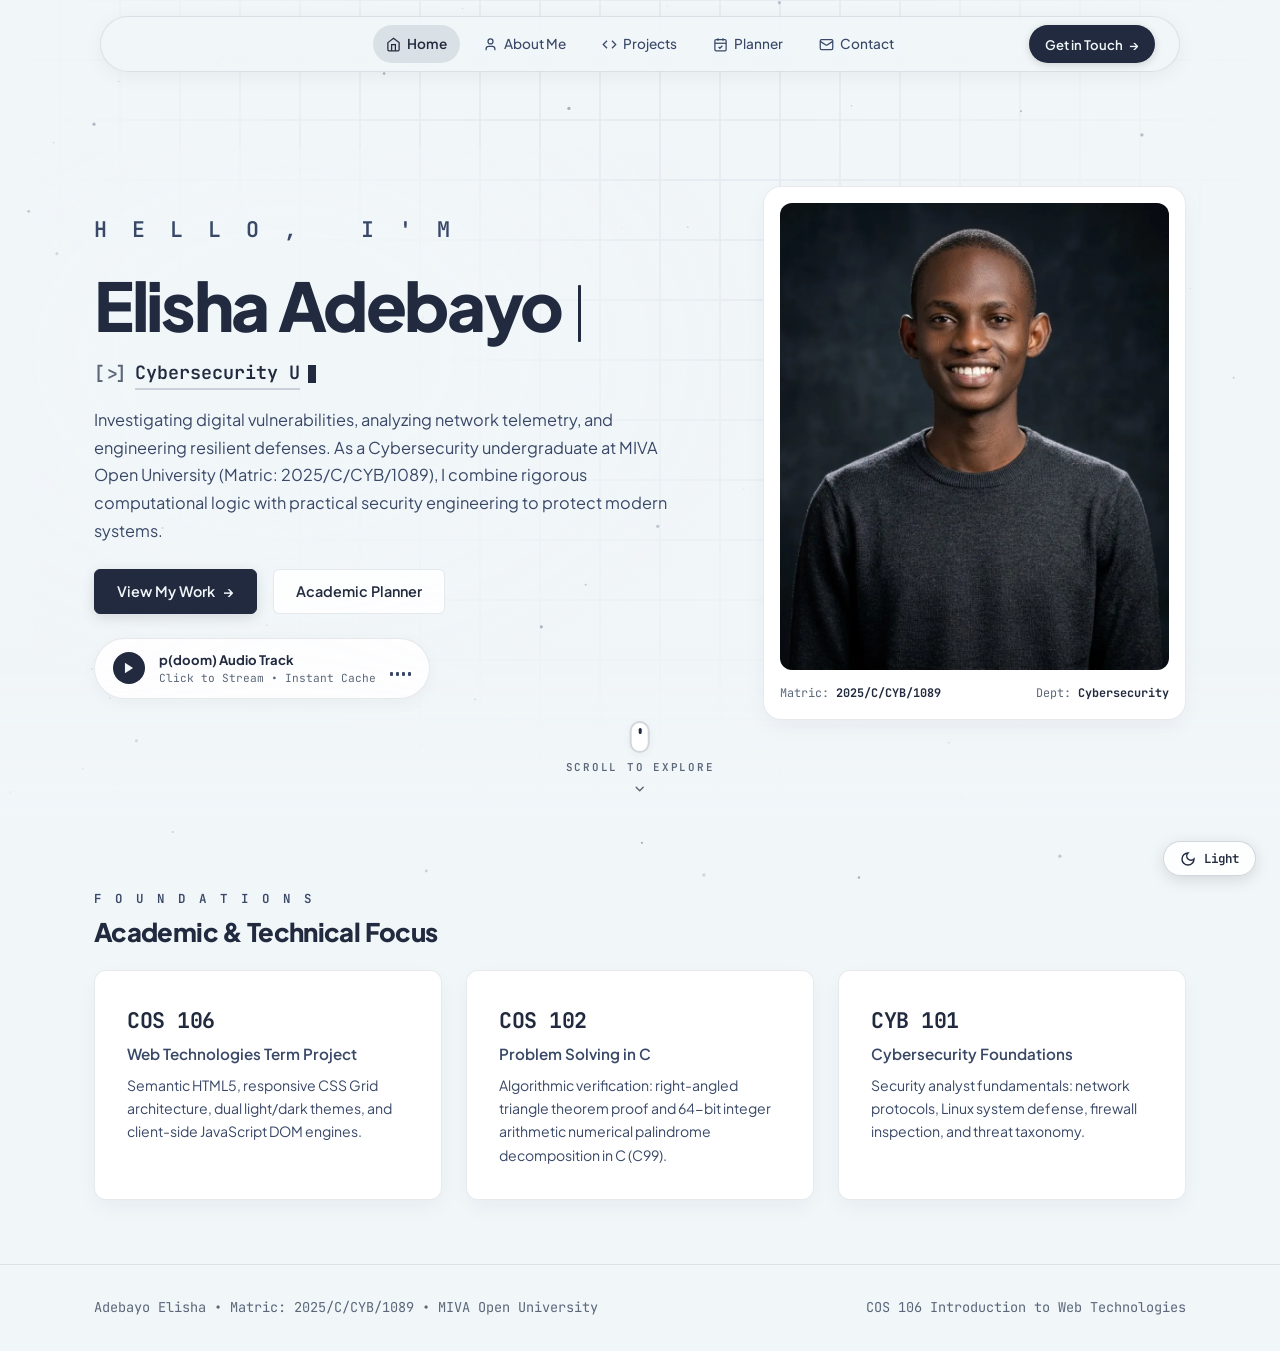
==== index.html @ 7bc81983 "Initial commit" ====
<!DOCTYPE html>
<html lang="en" data-theme="light">
<head>
  <meta charset="UTF-8" />
  <meta name="viewport" content="width=device-width, initial-scale=1.0" />
  <script>/* apply saved theme before first paint */try{if(localStorage.getItem('elisha_portfolio_theme')==='dark'){var h=document.documentElement;h.setAttribute('data-theme','dark');h.classList.add('dark');}}catch(e){}</script>
  <meta name="description" content="Adebayo Elisha - Cybersecurity Student Portfolio & Academic Hub at MIVA Open University." />
  <title>Adebayo Elisha | Cybersecurity Portfolio</title>
  <link rel="icon" type="image/svg+xml" href="favicon.svg?v=6.1" />
    <link rel="preconnect" href="https://fonts.googleapis.com" />
  <link rel="preconnect" href="https://fonts.gstatic.com" crossorigin />
  <link rel="stylesheet" href="https://fonts.googleapis.com/css2?family=JetBrains+Mono:wght@400;500;600&family=Plus+Jakarta+Sans:wght@300;400;500;600;700;800&display=swap" />
  <link rel="stylesheet" href="css/style.css?v=6.1" />
</head>
<body>

  <!-- SVG Definition of Normalized Organic Cutout Mask for Mobile -->
  <svg width="0" height="0" style="position: absolute; pointer-events: none;" aria-hidden="true">
    <defs>
      <clipPath id="organicCutoutMask" clipPathUnits="objectBoundingBox">
        <path d="
          M 0.06 0
          L 0.94 0
          A 0.06 0.06 0 0 1 1 0.06
          L 1 0.94
          A 0.06 0.06 0 0 1 0.94 1
          L 0.62 1
          C 0.54 1, 0.52 0.76, 0.44 0.76
          L 0.06 0.76
          A 0.06 0.06 0 0 1 0 0.70
          L 0 0.06
          A 0.06 0.06 0 0 1 0.06 0
          Z
        " />
      </clipPath>
    </defs>
  </svg>

  <!-- SCROLL-MORPHING iOS LIQUID GLASS NAVBAR -->
  <header class="site-header">
    <div class="nav-shell">
      <div class="nav-spacer-left">
        <a href="index.html" class="nav-brand-title">Adebayo Elisha</a>
        <a href="index.html" class="nav-mobile-home-pill" aria-label="Home">
          <svg xmlns="http://www.w3.org/2000/svg" viewBox="0 0 24 24" fill="none" stroke="currentColor" width="14" height="14"><path d="m3 9 9-7 9 7v11a2 2 0 0 1-2 2H5a2 2 0 0 1-2-2z"/><polyline points="9 22 9 12 15 12 15 22"/></svg>
          <span>Home</span>
        </a>
      </div>
      
      <!-- Desktop Navigation Links with SVG Icons -->
      <nav aria-label="Main Navigation">
        <ul class="nav-menu">
          <li>
            <a href="index.html" class="nav-link active">
              <svg xmlns="http://www.w3.org/2000/svg" viewBox="0 0 24 24" fill="none" stroke="currentColor"><path d="m3 9 9-7 9 7v11a2 2 0 0 1-2 2H5a2 2 0 0 1-2-2z"/><polyline points="9 22 9 12 15 12 15 22"/></svg>
              <span>Home</span>
            </a>
          </li>
          <li>
            <a href="about.html" class="nav-link">
              <svg xmlns="http://www.w3.org/2000/svg" viewBox="0 0 24 24" fill="none" stroke="currentColor"><path d="M19 21v-2a4 4 0 0 0-4-4H9a4 4 0 0 0-4 4v2"/><circle cx="12" cy="7" r="4"/></svg>
              <span>About Me</span>
            </a>
          </li>
          <li>
            <a href="projects.html" class="nav-link">
              <svg xmlns="http://www.w3.org/2000/svg" viewBox="0 0 24 24" fill="none" stroke="currentColor"><polyline points="16 18 22 12 16 6"/><polyline points="8 6 2 12 8 18"/></svg>
              <span>Projects</span>
            </a>
          </li>
          <li>
            <a href="planner.html" class="nav-link">
              <svg xmlns="http://www.w3.org/2000/svg" viewBox="0 0 24 24" fill="none" stroke="currentColor"><rect width="18" height="18" x="3" y="4" rx="2" ry="2"/><line x1="16" x2="16" y1="2" y2="6"/><line x1="8" x2="8" y1="2" y2="6"/><line x1="3" x2="21" y1="10" y2="10"/><path d="m9 16 2 2 4-4"/></svg>
              <span>Planner</span>
            </a>
          </li>
          <li>
            <a href="contact.html" class="nav-link">
              <svg xmlns="http://www.w3.org/2000/svg" viewBox="0 0 24 24" fill="none" stroke="currentColor"><rect width="20" height="16" x="2" y="4" rx="2"/><path d="m22 7-8.97 5.7a1.94 1.94 0 0 1-2.06 0L2 7"/></svg>
              <span>Contact</span>
            </a>
          </li>
        </ul>
      </nav>

      <!-- Nav Actions: Contact Button & Mobile Hamburger -->
      <div class="nav-actions">
        <a href="contact.html" class="nav-resume-btn">
          <span>Get in Touch</span>
          <span>&rarr;</span>
        </a>

        <!-- Mobile Hamburger -->
        <button type="button" class="mobile-toggle" aria-label="Toggle navigation" aria-expanded="false">
          <span class="hamburger-bar"></span>
          <span class="hamburger-bar"></span>
          <span class="hamburger-bar"></span>
        </button>
      </div>

    </div>
  </header>

  <!-- MOBILE NAVIGATION DRAWER -->
  <aside class="mobile-nav-overlay" aria-label="Mobile Navigation Menu">
    <a href="index.html" class="mobile-nav-link active">Home</a>
    <a href="about.html" class="mobile-nav-link">About Me</a>
    <a href="projects.html" class="mobile-nav-link">Projects</a>
    <a href="planner.html" class="mobile-nav-link">Academic Planner</a>
    <a href="contact.html" class="mobile-nav-link">Contact</a>
    <button type="button" class="theme-toggle-btn" style="margin-top: 16px;" aria-label="Toggle theme">
      <svg class="icon-sun" xmlns="http://www.w3.org/2000/svg" viewBox="0 0 24 24" fill="none" stroke="currentColor" style="display:none;"><circle cx="12" cy="12" r="4"/><path d="M12 2v2"/><path d="M12 20v2"/><path d="m4.93 4.93 1.41 1.41"/><path d="m17.66 17.66 1.41 1.41"/><path d="M2 12h2"/><path d="M20 12h2"/><path d="m6.34 17.66-1.41 1.41"/><path d="m19.07 4.93-1.41 1.41"/></svg>
      <svg class="icon-moon" xmlns="http://www.w3.org/2000/svg" viewBox="0 0 24 24" fill="none" stroke="currentColor"><path d="M12 3a6 6 0 0 0 9 9 9 9 0 1 1-9-9Z"/></svg>
    </button>
  </aside>

  <!-- MAIN HERO SECTION -->
  <main id="main-content">
    <section class="hero-section" aria-labelledby="hero-heading">
      
      <!-- INTERACTIVE GEOMETRIC MATRIX GRID BACKGROUND -->
      <div class="interactive-grid-container" aria-hidden="true"></div>

      <!-- HERO BOTTOM FADE GRADIENT -->
      <div class="hero-bottom-fade" aria-hidden="true"></div>

      <div class="container">
        <div class="hero-grid">
          
          <!-- Left Column: Identity & Bio -->
          <article class="hero-content">
            

            <!-- Architectural Identity Lead -->
            <div class="hero-intro-lead">H E L L O , &nbsp; I &#x27; M</div>

            <!-- Massive Bold Identity Name -->
            <h1 id="hero-heading" class="hero-name">
              <span class="hero-name-first">Elisha</span>
              <span class="hero-name-last">
                <span>Adebayo</span>
                <span class="hero-name-cursor" aria-hidden="true"></span>
              </span>
            </h1>

            <!-- Rotating Typewriter Role -->
            <div class="hero-role-wrapper">
              <span class="role-terminal-prefix">[&gt;]</span>
              <span id="roleRotator">Cybersecurity Undergraduate</span>
              <span class="cursor-blink"></span>
            </div>

            <!-- Authentic Personal Narrative -->
            <p class="hero-bio">
              Investigating digital vulnerabilities, analyzing network telemetry, and engineering resilient defenses. As a Cybersecurity undergraduate at MIVA Open University (Matric: 2025/C/CYB/1089), I combine rigorous computational logic with practical security engineering to protect modern systems.
            </p>

            <!-- Actions Row -->
            <div class="hero-actions">
              <a href="projects.html" class="btn btn-primary">
                <span>View My Work</span>
                <span>&rarr;</span>
              </a>
              <a href="planner.html" class="btn btn-outline">
                <span>Academic Planner</span>
              </a>
            </div>

            <!-- Integrated Custom Audio Note Pill (Equalizer Visualizer) -->
            <div class="audio-pill" role="region" aria-label="Audio Note" title="Click to play p(doom) track">
              <button type="button" id="audioPlayBtn" class="audio-play-trigger" aria-label="Play p(doom) track">
                <!-- Play Icon -->
                <svg id="audioPlayIcon" viewBox="0 0 24 24"><polygon points="5 3 19 12 5 21 5 3"/></svg>
                <!-- Pause Icon -->
                <svg id="audioPauseIcon" viewBox="0 0 24 24" style="display:none;"><rect x="6" y="4" width="4" height="16"/><rect x="14" y="4" width="4" height="16"/></svg>
              </button>

              <div class="audio-info-col">
                <span class="audio-label">p(doom) Audio Track</span>
                <span id="audioStatusText" class="audio-sub">Click to Stream &bull; Instant Cache</span>
              </div>

              <!-- Equalizer dancing bars -->
              <div class="eq-bars" aria-hidden="true">
                <span class="eq-bar"></span>
                <span class="eq-bar"></span>
                <span class="eq-bar"></span>
                <span class="eq-bar"></span>
              </div>

              <audio id="welcomeAudio" preload="none">
                <source src="assets/pdoom.mp3" type="audio/mpeg" />
              </audio>
            </div>

            <!-- Mobile Student Metadata (Concept 3) -->
            <div class="mobile-hero-meta" aria-label="Student Credentials">
              <span>Matric: <b>2025/C/CYB/1089</b></span>
              <span class="meta-divider">|</span>
              <span>Dept: <b>Cybersecurity</b></span>
            </div>

          </article>

          <!-- Right Column: Student Portrait in Liquid Glass -->
          <div role="group" class="hero-portrait-card" aria-label="Student Portrait">
            <div class="portrait-frame">
              <div class="portrait-img-box">
                <picture>
                  <source srcset="images/elisha.webp" type="image/webp" />
                  <img src="images/elisha.jpg" alt="Adebayo Elisha - Cybersecurity Student at MIVA Open University" width="400" height="480" fetchpriority="high" />
                </picture>
              </div>
              <div class="portrait-footer-bar">
                <span>Matric: <b>2025/C/CYB/1089</b></span>
                <span>Dept: <b>Cybersecurity</b></span>
              </div>
            </div>
          </div>

        </div>
      </div>

      <!-- HERO SCROLL PROMPT INDICATOR -->
      <a href="#foundations" class="hero-scroll-indicator" aria-label="Scroll to explore Foundations">
        <span class="scroll-mouse" aria-hidden="true">
          <span class="scroll-wheel"></span>
        </span>
        <span class="scroll-label">Scroll to explore</span>
        <svg class="scroll-chevron-arrow" xmlns="http://www.w3.org/2000/svg" viewBox="0 0 24 24" fill="none" stroke="currentColor"><path d="m6 9 6 6 6-6"/></svg>
      </a>

    </section>

    <!-- COURSEWORK & HIGHLIGHTS BENTO -->
    <section id="foundations" class="section-stats" aria-labelledby="highlights-heading">
      <div class="container">
        
        <div style="margin-bottom: 24px;">
          <div class="hero-intro-lead" style="font-size: 0.78rem;">F O U N D A T I O N S</div>
          <h2 id="highlights-heading" style="font-size: 1.6rem; font-weight: 800; margin-top: 4px;">Academic & Technical Focus</h2>
        </div>

        <div class="stats-grid">
          
          <article class="stat-card">
            <div class="stat-code">COS 106</div>
            <div class="stat-name">Web Technologies Term Project</div>
            <p style="font-size: 0.88rem; color: var(--text-secondary); margin-top: 8px;">
              Semantic HTML5, responsive CSS Grid architecture, dual light/dark themes, and client-side JavaScript DOM engines.
            </p>
          </article>

          <article class="stat-card">
            <div class="stat-code">COS 102</div>
            <div class="stat-name">Problem Solving in C</div>
            <p style="font-size: 0.88rem; color: var(--text-secondary); margin-top: 8px;">
              Algorithmic verification: right-angled triangle theorem proof and 64-bit integer arithmetic numerical palindrome decomposition in C (C99).
            </p>
          </article>

          <article class="stat-card">
            <div class="stat-code">CYB 101</div>
            <div class="stat-name">Cybersecurity Foundations</div>
            <p style="font-size: 0.88rem; color: var(--text-secondary); margin-top: 8px;">
              Security analyst fundamentals: network protocols, Linux system defense, firewall inspection, and threat taxonomy.
            </p>
          </article>

        </div>
      </div>
    </section>
  </main>

  <!-- SITE FOOTER -->
  <footer class="site-footer">
    <div class="container">
      <div class="footer-row">
        <span class="footer-meta">Adebayo Elisha &bull; Matric: 2025/C/CYB/1089 &bull; MIVA Open University</span>
        <span class="footer-meta">COS 106 Introduction to Web Technologies</span>
      </div>
    </div>
  </footer>

  <!-- FLOATING QUICK THEME SWITCHER -->
  <button type="button" class="floating-theme-switch" aria-label="Toggle theme mode" title="Toggle Light/Dark Theme">
    <svg class="icon-sun" xmlns="http://www.w3.org/2000/svg" viewBox="0 0 24 24" fill="none" stroke="currentColor" style="display:none;"><circle cx="12" cy="12" r="4"/><path d="M12 2v2"/><path d="M12 20v2"/><path d="m4.93 4.93 1.41 1.41"/><path d="m17.66 17.66 1.41 1.41"/><path d="M2 12h2"/><path d="M20 12h2"/><path d="m6.34 17.66-1.41 1.41"/><path d="m19.07 4.93-1.41 1.41"/></svg>
    <svg class="icon-moon" xmlns="http://www.w3.org/2000/svg" viewBox="0 0 24 24" fill="none" stroke="currentColor"><path d="M12 3a6 6 0 0 0 9 9 9 9 0 1 1-9-9Z"/></svg>
    <span class="theme-label">Light</span>
  </button>

  <!-- EFFECTS & INTERACTION ENGINE -->
  <script src="js/effects.js?v=6.1"></script>
</body>
</html>
---- css/style.css ----
/* ==========================================================================
   COS 106: Introduction to Web Technologies - Term Project
   Student: Adebayo Elisha (Cybersecurity, 100 Level, MIVA Open University)
   Architecture: Modern Glassmorphism & Dynamic Geometric Matrix Engine
   Theme: Dual Light (Ice/Steel Slate #F1F6F9) & Dark (Obsidian #0B0F17)
   Interactive: ClickSpark Canvas, Hover Grid Matrix, Scroll-Morphing Liquid Nav
   ========================================================================== */

/* --- DUAL THEME TOKENS --- */
:root,
[data-theme="light"] {
  color-scheme: light;

  /* Light Steel & Frosted Slate Palette */
  --bg-canvas: #F1F6F9;
  --bg-surface: #FFFFFF;
  --bg-surface-raised: rgba(255, 255, 255, 0.85);
  --bg-glass: rgba(241, 246, 249, 0.75);
  --bg-liquid-glass: rgba(255, 255, 255, 0.72);
  --bg-card: rgba(255, 255, 255, 0.8);

  /* Typography */
  --text-main: #212A3E;
  --text-secondary: #394867;
  --text-muted: #5B6779;
  --text-inverse: #FFFFFF;

  /* Borders & Hairlines */
  --border-subtle: rgba(57, 72, 103, 0.12);
  --border-medium: rgba(57, 72, 103, 0.22);
  --border-active: #212A3E;

  /* Accents */
  --accent: #212A3E;
  --accent-secondary: #394867;
  --accent-highlight: #4F709C;
  --accent-glow: rgba(57, 72, 103, 0.12);

  /* Grid Matrix & Ripple Tokens (Balanced Blend) */
  --grid-cell-border: rgba(57, 72, 103, 0.055);
  --grid-cell-hover: rgba(57, 72, 103, 0.12);
  --grid-cell-hover-border: rgba(57, 72, 103, 0.24);
  --grid-ripple-bg: rgba(57, 72, 103, 0.18);
  --grid-ripple-border: rgba(57, 72, 103, 0.28);

  /* Status Colors */
  --status-high: #B91C1C;
  --status-high-bg: rgba(220, 38, 38, 0.1);
  --status-med: #B45309;
  --status-med-bg: rgba(217, 119, 6, 0.1);
  --status-low: #047857;
  --status-low-bg: rgba(4, 120, 87, 0.08);
  --status-info: #1D4ED8;
  --status-info-bg: rgba(29, 78, 216, 0.08);

  /* Shadows */
  --shadow-nav: 0 4px 6px -1px rgba(155, 164, 181, 0.05);
  --shadow-liquid: 0 10px 30px -5px rgba(34, 42, 53, 0.08), 0 1px 2px rgba(0, 0, 0, 0.05), inset 0 1px 0 rgba(255, 255, 255, 0.8);
  --shadow-card: 0 8px 24px -4px rgba(33, 42, 62, 0.06);
  --shadow-card-hover: 0 16px 36px -6px rgba(33, 42, 62, 0.12);
}

[data-theme="dark"],
html.dark {
  color-scheme: dark;

  /* Option B: Dark Obsidian & Titanium Glass */
  --bg-canvas: #0B0F17;
  --bg-surface: #121824;
  --bg-surface-raised: rgba(18, 24, 36, 0.85);
  --bg-glass: rgba(11, 15, 23, 0.75);
  --bg-liquid-glass: rgba(18, 24, 36, 0.75);
  --bg-card: rgba(18, 24, 36, 0.65);

  /* Typography */
  --text-main: #F1F6F9;
  --text-secondary: #9BA4B5;
  --text-muted: #94A3B8;
  --text-inverse: #0B0F17;

  /* Borders & Hairlines */
  --border-subtle: rgba(255, 255, 255, 0.08);
  --border-medium: rgba(255, 255, 255, 0.16);
  --border-active: #60A5FA;

  /* Accents */
  --accent: #60A5FA;
  --accent-secondary: #93C5FD;
  --accent-highlight: #38BDF8;
  --accent-glow: rgba(96, 165, 250, 0.18);

  /* Grid Matrix & Ripple Tokens (Balanced Blend) */
  --grid-cell-border: rgba(147, 197, 253, 0.045);
  --grid-cell-hover: rgba(96, 165, 250, 0.14);
  --grid-cell-hover-border: rgba(96, 165, 250, 0.28);
  --grid-ripple-bg: rgba(96, 165, 250, 0.18);
  --grid-ripple-border: rgba(96, 165, 250, 0.32);

  /* Status Colors */
  --status-high: #F87171;
  --status-high-bg: rgba(248, 113, 113, 0.15);
  --status-med: #FBBF24;
  --status-med-bg: rgba(251, 191, 36, 0.15);
  --status-low: #34D399;
  --status-low-bg: rgba(52, 211, 153, 0.15);
  --status-info: #60A5FA;
  --status-info-bg: rgba(96, 165, 250, 0.15);

  /* Shadows */
  --shadow-nav: 0 4px 6px -1px rgba(0, 0, 0, 0.3);
  --shadow-liquid: 0 12px 36px -5px rgba(0, 0, 0, 0.6), 0 1px 2px rgba(0, 0, 0, 0.4), inset 0 1px 0 rgba(255, 255, 255, 0.12);
  --shadow-card: 0 8px 24px -4px rgba(0, 0, 0, 0.4);
  --shadow-card-hover: 0 16px 40px -6px rgba(0, 0, 0, 0.7);
}

/* --- GLOBAL SETTINGS --- */
:root {
  --font-primary: 'Plus Jakarta Sans', -apple-system, BlinkMacSystemFont, 'Segoe UI', Roboto, sans-serif;
  --font-mono: 'JetBrains Mono', monospace;
  --accent-terminal: var(--accent);
  --accent-primary: var(--accent);

  --space-1: 4px;
  --space-2: 8px;
  --space-3: 12px;
  --space-4: 16px;
  --space-5: 24px;
  --space-6: 32px;
  --space-7: 48px;
  --space-8: 64px;
  --space-9: 96px;

  --radius-sm: 6px;
  --radius-md: 12px;
  --radius-lg: 18px;
  --radius-pill: 9999px;

  --ease-spring: cubic-bezier(0.16, 1, 0.3, 1);
  --max-width: 1140px;
}

/* --- RESET --- */
*,
*::before,
*::after {
  box-sizing: border-box;
  margin: 0;
  padding: 0;
}

/* ==========================================================================
   VIEW TRANSITIONS API THEME RIPPLE (Smooth Circular Mask)
   ========================================================================== */
::view-transition-old(root),
::view-transition-new(root) {
  animation: none;
  mix-blend-mode: normal;
}

::view-transition-old(root) {
  z-index: 1;
}

::view-transition-new(root) {
  z-index: 9999;
}

/* Suppress per-element transitions during theme switch so snapshots are instantaneous */
html.theme-transitioning,
html.theme-transitioning *,
html.theme-transitioning *::before,
html.theme-transitioning *::after {
  transition: none !important;
  animation-duration: 0.001ms !important;
}

html {
  font-family: var(--font-primary);
  background-color: var(--bg-canvas);
  color: var(--text-main);
  font-size: 16px;
  line-height: 1.6;
  scroll-behavior: smooth;
  -webkit-font-smoothing: antialiased;
}

body {
  min-height: 100vh;
  display: flex;
  flex-direction: column;
  background-color: var(--bg-canvas);
  color: var(--text-main);
  overflow-x: hidden;
  position: relative;
  animation: pageFadeIn 0.22s cubic-bezier(0.16, 1, 0.3, 1);
}

@keyframes pageFadeIn {
  from {
    opacity: 0.94;
    transform: translateY(2px);
  }
  to {
    opacity: 1;
    transform: translateY(0);
  }
}

h1,
h2,
h3,
h4,
h5,
h6 {
  color: var(--text-main);
  font-weight: 700;
  line-height: 1.15;
  letter-spacing: -0.025em;
}

p {
  color: var(--text-secondary);
  line-height: 1.65;
}

a {
  color: inherit;
  text-decoration: none;
  transition: all 0.2s ease;
}

/* Layout Container */
.container {
  width: 100%;
  max-width: var(--max-width);
  margin-left: auto;
  margin-right: auto;
  padding-left: var(--space-5);
  padding-right: var(--space-5);
  position: relative;
  z-index: 10;
}

/* ==========================================================================
   INTERACTIVE GEOMETRIC MATRIX GRID
   ========================================================================== */
.interactive-grid-container {
  position: absolute;
  top: 0;
  left: 0;
  right: 0;
  height: 100%;
  min-height: 850px;
  overflow: hidden;
  pointer-events: auto;
  z-index: 1;
  -webkit-mask-image: radial-gradient(ellipse at top, #000 20%, transparent 70%);
  mask-image: radial-gradient(ellipse at top, #000 20%, transparent 70%);
}

.interactive-grid-matrix {
  display: grid;
  width: max-content;
  margin: 0 auto;
  user-select: none;
}

.grid-matrix-cell {
  width: 60px;
  height: 60px;
  border-width: 0.5px;
  border-style: solid;
  border-color: var(--grid-cell-border);
  background: transparent;
  transition: background-color 0.12s ease, border-color 0.12s ease;
  will-change: background-color, border-color;
  cursor: crosshair;
}

.grid-matrix-cell:hover {
  background-color: var(--grid-cell-hover) !important;
  border-color: var(--grid-cell-hover-border) !important;
  transition-duration: 0ms !important;
}

/* Cell Wave Ripple Animation (Hardware-Accelerated) */
@keyframes cell-ripple {
  0% {
    background-color: transparent;
    border-color: var(--grid-cell-border);
  }

  50% {
    background-color: var(--grid-ripple-bg);
    border-color: var(--grid-ripple-border);
  }

  100% {
    background-color: transparent;
    border-color: var(--grid-cell-border);
  }
}

.animate-cell-ripple {
  animation: cell-ripple var(--duration, 280ms) cubic-bezier(0.4, 0, 0.2, 1) var(--delay, 0ms) forwards;
  will-change: background-color, border-color;
}

/* Hero Section Bottom Fade Gradient */
.hero-bottom-fade {
  position: absolute;
  bottom: 0;
  left: 0;
  right: 0;
  height: 180px;
  background: linear-gradient(to top, var(--bg-canvas) 0%, transparent 100%);
  pointer-events: none;
  z-index: 2;
}

/* Mouse Pass-Through: Layout containers, content wrappers & text let mouse hover/clicks fall through to the grid */
.hero-section .container,
.hero-grid,
.hero-content,
.hero-intro-lead,
.hero-name,
.hero-role-wrapper,
.hero-bio,
.page-header .container,
.page-header {
  pointer-events: none;
}

/* Explicit interactive items retain full clickability */
.hero-actions,
.hero-actions a,
.hero-actions button,
.badge-tag,
.audio-pill,
.hero-portrait-card,
.page-header a,
.page-header button,
.page-header input,
.mono-card,
.project-card,
.table-card,
.planner-form,
.filter-chip {
  pointer-events: auto;
}

/* ==========================================================================
   SCROLL-MORPHING iOS LIQUID GLASS NAVBAR
   ========================================================================== */
.site-header {
  position: fixed;
  top: 0;
  left: 0;
  right: 0;
  z-index: 1000;
  pointer-events: none;
  padding: 16px 20px;
}

/* 1. At Top of Page: Expansive, wide floating bar across top */
.nav-shell {
  pointer-events: auto;
  width: 92%;
  max-width: 1080px;
  margin: 0 auto;
  display: flex;
  align-items: center;
  justify-content: space-between;
  padding: 8px 24px;
  background: var(--bg-glass);
  backdrop-filter: blur(14px);
  -webkit-backdrop-filter: blur(14px);
  border: 1px solid var(--border-subtle);
  border-radius: var(--radius-pill);
  box-shadow: 0 4px 20px rgba(0, 0, 0, 0.05);
  will-change: max-width, padding, box-shadow;
  transition: max-width 0.5s cubic-bezier(0.22, 1, 0.36, 1),
              padding 0.5s cubic-bezier(0.22, 1, 0.36, 1),
              background-color 0.35s ease,
              border-color 0.35s ease,
              box-shadow 0.45s ease;
}

.nav-spacer-left,
.nav-ghost-spacer {
  width: 126px;
  flex-shrink: 0;
  min-width: 0;
  overflow: hidden;
  pointer-events: none;
  transition: width 0.5s cubic-bezier(0.22, 1, 0.36, 1);
}

.nav-brand-title,
.nav-mobile-home-pill,
.mobile-hero-meta {
  display: none;
}

.nav-shell.scrolled-liquid .nav-spacer-left,
.nav-shell.scrolled-liquid .nav-ghost-spacer {
  width: 0px !important;
}

.nav-shell nav {
  flex: 0 0 auto;
}

.nav-actions {
  width: 126px;
  flex-shrink: 0;
  display: flex;
  align-items: center;
  justify-content: flex-end;
  gap: 8px;
  transition: width 0.5s cubic-bezier(0.22, 1, 0.36, 1);
}

.nav-shell.scrolled-liquid .nav-actions {
  width: auto;
}

/* 2. On Scroll: The sides and button smoothly glide inward into a compact floating pill */
.nav-shell.scrolled-liquid {
  max-width: 660px;
  padding: 6px 12px;
  background: var(--bg-liquid-glass);
  backdrop-filter: blur(20px);
  -webkit-backdrop-filter: blur(20px);
  border-color: var(--border-medium);
  box-shadow: var(--shadow-liquid);
}

/* Nav Menu Links - In original central place with decent 10px spacing, retracts to 4px on scroll */
.nav-menu {
  display: flex;
  align-items: center;
  list-style: none;
  gap: 10px;
  flex-shrink: 0;
  transition: gap 0.5s cubic-bezier(0.22, 1, 0.36, 1);
}

.nav-shell.scrolled-liquid .nav-menu {
  gap: 4px;
}

.nav-link {
  display: inline-flex;
  align-items: center;
  gap: 6px;
  padding: 7px 13px;
  min-height: 38px;
  font-size: 0.85rem;
  font-weight: 500;
  color: var(--text-secondary);
  border-radius: var(--radius-pill);
  white-space: nowrap;
  flex-shrink: 0;
  transition: color 0.2s ease, background-color 0.2s ease;
}

.nav-link svg {
  width: 15px;
  height: 15px;
  stroke-width: 2;
  flex-shrink: 0;
  transition: transform 0.2s ease;
}

.nav-link:hover {
  color: var(--text-main);
  background: var(--border-subtle);
}

.nav-link:hover svg {
  transform: translateY(-1px);
}

.nav-link.active {
  color: var(--text-main);
  background: var(--border-subtle);
  font-weight: 600;
}

/* Nav Actions (Resume/Action & Mobile Drawer) */
.nav-actions {
  display: flex;
  align-items: center;
  gap: 8px;
  flex-shrink: 0;
}

.theme-toggle-btn {
  width: 44px;
  height: 44px;
  min-width: 44px;
  min-height: 44px;
  border-radius: var(--radius-pill);
  background: var(--bg-surface-raised);
  border: 1px solid var(--border-medium);
  color: var(--text-main);
  display: inline-flex;
  align-items: center;
  justify-content: center;
  cursor: pointer;
  transition: all 0.2s ease;
  box-shadow: 0 1px 4px rgba(0, 0, 0, 0.08);
}

.theme-toggle-btn:hover {
  color: var(--accent);
  border-color: var(--accent);
  background: var(--bg-surface);
  transform: scale(1.08);
  box-shadow: 0 2px 8px var(--accent-glow);
}

.theme-toggle-btn svg {
  width: 20px;
  height: 20px;
  stroke-width: 2.2;
  pointer-events: none;
}

/* Floating Quick Theme Toggle (Bottom Right Pill) */
.floating-theme-switch {
  position: fixed;
  bottom: 24px;
  right: 24px;
  z-index: 999;
  display: flex;
  align-items: center;
  gap: 8px;
  padding: 8px 16px;
  background: var(--bg-surface-raised);
  border: 1px solid var(--border-medium);
  border-radius: var(--radius-pill);
  box-shadow: 0 4px 16px rgba(0, 0, 0, 0.12), inset 0 1px 0 rgba(255, 255, 255, 0.2);
  backdrop-filter: blur(16px);
  -webkit-backdrop-filter: blur(16px);
  color: var(--text-main);
  font-family: var(--font-mono);
  font-size: 0.78rem;
  font-weight: 600;
  cursor: pointer;
  transition: all 0.25s var(--ease-spring);
  user-select: none;
}

.floating-theme-switch:hover {
  transform: translateY(-2px);
  border-color: var(--accent);
  box-shadow: 0 6px 20px var(--accent-glow);
}

.floating-theme-switch svg {
  width: 16px;
  height: 16px;
  stroke-width: 2.2;
  pointer-events: none;
}

.nav-resume-btn {
  display: inline-flex;
  align-items: center;
  gap: 6px;
  padding: 8px 16px;
  min-height: 38px;
  border-radius: var(--radius-pill);
  background: var(--text-main);
  color: var(--bg-canvas);
  font-size: 0.82rem;
  font-weight: 600;
  white-space: nowrap;
  flex-shrink: 0;
  box-shadow: 0 2px 8px rgba(0, 0, 0, 0.15);
  transition: all 0.2s ease;
}

.nav-resume-btn:hover {
  transform: translateY(-1px);
  box-shadow: 0 4px 12px rgba(0, 0, 0, 0.22);
  color: var(--bg-canvas);
}

/* Constant dimensions on scroll - zero shrinking */

/* Mobile Toggle Hamburger (Clean 44px Touch Target with Animated Bars) */
.mobile-toggle {
  display: none;
  background: transparent;
  border: none;
  cursor: pointer;
  width: 44px;
  height: 44px;
  min-width: 44px;
  min-height: 44px;
  align-items: center;
  justify-content: center;
  flex-direction: column;
  gap: 5px;
  color: var(--text-main);
  border-radius: var(--radius-pill);
  padding: 0;
  transition: all 0.25s ease;
  user-select: none;
  -webkit-tap-highlight-color: transparent;
}

.mobile-toggle:hover {
  background: var(--border-subtle);
}

.mobile-toggle .hamburger-bar {
  display: block;
  width: 20px;
  height: 2px;
  background-color: currentColor;
  border-radius: 2px;
  transition: transform 0.3s cubic-bezier(0.16, 1, 0.3, 1), opacity 0.2s ease;
  transform-origin: center;
}

/* Smooth morphing into an 'X' close icon when mobile drawer is open */
.mobile-toggle.open .hamburger-bar:nth-child(1) {
  transform: translateY(7px) rotate(45deg);
}

.mobile-toggle.open .hamburger-bar:nth-child(2) {
  opacity: 0;
  transform: scaleX(0);
}

.mobile-toggle.open .hamburger-bar:nth-child(3) {
  transform: translateY(-7px) rotate(-45deg);
}

/* Mobile Nav Overlay Drawer */
.mobile-nav-overlay {
  position: fixed;
  inset: 0;
  background: var(--bg-surface);
  z-index: 99;
  display: flex;
  flex-direction: column;
  justify-content: center;
  align-items: center;
  gap: 16px;
  padding: 32px;
  transform: translateY(-100%);
  opacity: 0;
  transition: all 0.35s var(--ease-spring);
  pointer-events: none;
  visibility: hidden;
}

.mobile-nav-overlay.active {
  transform: translateY(0);
  opacity: 1;
  pointer-events: auto;
  visibility: visible;
}

.mobile-nav-link {
  font-size: 1.25rem;
  font-weight: 600;
  color: var(--text-secondary);
  display: inline-flex;
  align-items: center;
  justify-content: center;
  min-height: 48px;
  width: 100%;
  gap: 12px;
}

.mobile-nav-link.active,
.mobile-nav-link:hover {
  color: var(--text-main);
}

/* ==========================================================================
   HERO SECTION (CYBERSECURITY IDENTITY ARCHITECTURE - 100dvh OPTIMIZED)
   ========================================================================== */
.hero-section {
  padding-top: 150px;
  padding-bottom: var(--space-8);
  position: relative;
  min-height: 85vh;
  min-height: calc(100dvh - 80px);
  display: flex;
  align-items: center;
}

.hero-grid {
  display: grid;
  grid-template-columns: 1.25fr 0.85fr;
  gap: var(--space-7);
  align-items: center;
}

.hero-content {
  position: relative;
  display: flex;
  flex-direction: column;
  gap: var(--space-4);
}

/* Atmospheric soft radial fade around the name & intro typography */
.hero-content::before {
  content: "";
  position: absolute;
  top: -60px;
  left: -60px;
  right: -30px;
  bottom: -40px;
  background: radial-gradient(ellipse 85% 75% at 35% 35%, var(--bg-canvas) 25%, transparent 80%);
  opacity: 0.85;
  pointer-events: none;
  z-index: -1;
}

/* Badge Chip */
.badge-tag {
  display: inline-flex;
  align-items: center;
  gap: 8px;
  padding: 6px 14px;
  border-radius: var(--radius-pill);
  background: var(--bg-surface-raised);
  border: 1px solid var(--border-subtle);
  font-family: var(--font-mono);
  font-size: 0.74rem;
  font-weight: 600;
  color: var(--text-secondary);
  box-shadow: 0 1px 4px rgba(0, 0, 0, 0.04);
}

.badge-pip {
  width: 7px;
  height: 7px;
  border-radius: 50%;
  background: #10B981;
  box-shadow: 0 0 8px #10B981;
}

/* Architectural Intro Lead Tracking */
.hero-intro-lead {
  font-family: var(--font-mono);
  font-size: clamp(1.15rem, 1.8vw, 1.35rem);
  line-height: 1.5;
  letter-spacing: 0.28em;
  text-transform: uppercase;
  color: var(--text-secondary);
  font-weight: 600;
  margin-top: 6px;
  margin-bottom: 8px;
}

/* Bold Prominent Name */
.hero-name {
  font-size: clamp(2.6rem, 5.5vw, 4.2rem);
  font-weight: 800;
  line-height: 1.05;
  letter-spacing: -0.035em;
  color: var(--text-main);
}

.hero-name-first,
.hero-name-last {
  display: inline;
}

.hero-name-cursor {
  display: inline-block;
  width: 3.5px;
  height: 0.85em;
  background: var(--accent-terminal);
  border-radius: 1px;
  vertical-align: middle;
  margin-left: 6px;
  animation: cursorBlink 1.1s ease-in-out infinite;
}

@keyframes cursorBlink {
  0%, 100% { opacity: 1; }
  50% { opacity: 0; }
}

/* Rotating Role Typewriter */
.hero-role-wrapper {
  font-family: var(--font-mono);
  font-size: 1.15rem;
  font-weight: 600;
  color: var(--text-secondary);
  display: flex;
  align-items: center;
  gap: 8px;
  min-height: 32px;
}

.role-terminal-prefix {
  color: var(--text-muted);
}

#roleRotator {
  color: var(--text-main);
  border-bottom: 2px solid var(--border-medium);
}

.cursor-blink {
  display: inline-block;
  width: 8px;
  height: 18px;
  background: var(--text-main);
  animation: blink 0.9s infinite;
}

@keyframes blink {

  0%,
  100% {
    opacity: 1;
  }

  50% {
    opacity: 0;
  }
}

/* Authentic Narrative Bio */
.hero-bio {
  font-size: 1.02rem;
  color: var(--text-secondary);
  line-height: 1.7;
  max-width: 580px;
}

/* Action Buttons Row */
.hero-actions {
  display: flex;
  align-items: center;
  gap: var(--space-4);
  flex-wrap: wrap;
  margin-top: var(--space-2);
}

.btn {
  display: inline-flex;
  align-items: center;
  gap: 8px;
  padding: 10px 22px;
  font-size: 0.9rem;
  font-weight: 600;
  border-radius: var(--radius-sm);
  cursor: pointer;
  transition: all 0.2s var(--ease-spring);
  font-family: inherit;
}

.btn-primary {
  background: var(--text-main);
  color: var(--bg-canvas);
  border: 1px solid var(--text-main);
  box-shadow: 0 4px 14px rgba(0, 0, 0, 0.12);
}

.btn-primary:hover {
  transform: translateY(-2px);
  box-shadow: 0 8px 22px rgba(0, 0, 0, 0.2);
  color: var(--bg-canvas);
}

.btn-outline {
  background: var(--bg-surface-raised);
  color: var(--text-main);
  border: 1px solid var(--border-subtle);
}

.btn-outline:hover {
  background: var(--border-subtle);
  border-color: var(--border-medium);
  transform: translateY(-2px);
}

/* ==========================================================================
   CUSTOM AUDIO NOTE PILL (WITH EQUALIZER BARS)
   ========================================================================== */
.audio-pill {
  display: inline-flex;
  align-items: center;
  gap: 14px;
  padding: 10px 18px;
  background: var(--bg-surface-raised);
  border: 1px solid var(--border-subtle);
  border-radius: var(--radius-pill);
  box-shadow: 0 4px 16px rgba(0, 0, 0, 0.04);
  width: fit-content;
  margin-top: var(--space-2);
  cursor: pointer;
  user-select: none;
  transition: transform 0.2s ease, border-color 0.2s ease, box-shadow 0.2s ease;
}

.audio-pill:hover {
  border-color: var(--border-medium);
  transform: translateY(-1px);
  box-shadow: 0 6px 20px rgba(0, 0, 0, 0.08);
}

.audio-play-trigger {
  width: 32px;
  height: 32px;
  border-radius: 50%;
  background: var(--text-main);
  color: var(--bg-canvas);
  border: none;
  cursor: pointer;
  display: flex;
  align-items: center;
  justify-content: center;
  transition: transform 0.2s ease;
}

.audio-play-trigger:hover {
  transform: scale(1.08);
}

.audio-play-trigger svg {
  width: 14px;
  height: 14px;
  fill: currentColor;
}

.audio-info-col {
  display: flex;
  flex-direction: column;
}

.audio-label {
  font-size: 0.82rem;
  font-weight: 700;
  color: var(--text-main);
}

.audio-sub {
  font-size: 0.7rem;
  color: var(--text-muted);
  font-family: var(--font-mono);
}

/* Equalizer Dancing Bars */
.eq-bars {
  display: flex;
  align-items: flex-end;
  gap: 3px;
  height: 16px;
}

.eq-bar {
  width: 3px;
  height: 4px;
  background: var(--text-secondary);
  border-radius: 1px;
  transition: height 0.2s ease;
}

.eq-bar.animating {
  animation: eqJump 0.8s infinite ease-in-out alternate;
}

.eq-bar:nth-child(1).animating {
  animation-delay: 0.1s;
}

.eq-bar:nth-child(2).animating {
  animation-delay: 0.3s;
}

.eq-bar:nth-child(3).animating {
  animation-delay: 0.5s;
}

.eq-bar:nth-child(4).animating {
  animation-delay: 0.2s;
}

@keyframes eqJump {
  0% {
    height: 3px;
  }

  100% {
    height: 16px;
  }
}

/* ==========================================================================
   HERO PORTRAIT CARD (LIQUID FROSTED GLASS)
   ========================================================================== */
.hero-portrait-card {
  position: relative;
}

.portrait-frame {
  background: var(--bg-surface);
  border: 1px solid var(--border-subtle);
  border-radius: var(--radius-lg);
  padding: 16px;
  box-shadow: var(--shadow-card);
  transition: all 0.3s var(--ease-spring);
}

.portrait-frame:hover {
  border-color: var(--border-medium);
  box-shadow: var(--shadow-card-hover);
  transform: translateY(-4px);
}

.portrait-img-box {
  width: 100%;
  aspect-ratio: 4 / 4.8;
  border-radius: var(--radius-md);
  overflow: hidden;
  position: relative;
  background: var(--bg-canvas);
}

.portrait-img-box img {
  width: 100%;
  height: 100%;
  object-fit: cover;
  object-position: center top;
}

.portrait-footer-bar {
  margin-top: 14px;
  display: flex;
  align-items: center;
  justify-content: space-between;
  font-family: var(--font-mono);
  font-size: 0.74rem;
  color: var(--text-muted);
}

.portrait-footer-bar b {
  color: var(--text-main);
}

/* ==========================================================================
   HERO SCROLL INDICATOR (FEINTING GLOW & DOWNWARD EXPLORE PROMPT)
   ========================================================================== */
.hero-scroll-indicator {
  position: absolute;
  bottom: 24px;
  left: 50%;
  transform: translateX(-50%);
  display: flex;
  flex-direction: column;
  align-items: center;
  gap: 6px;
  text-decoration: none;
  color: var(--text-muted);
  cursor: pointer;
  z-index: 20;
  user-select: none;
  animation: scrollFeintGlow 2.8s ease-in-out infinite;
  -webkit-tap-highlight-color: transparent;
}

.scroll-mouse {
  width: 20px;
  height: 32px;
  border: 2px solid var(--border-medium);
  border-radius: 12px;
  position: relative;
  display: flex;
  justify-content: center;
  background: var(--bg-surface);
  box-shadow: 0 2px 8px rgba(0, 0, 0, 0.05);
  transition: all 0.25s ease;
}

.scroll-wheel {
  width: 3px;
  height: 6px;
  background: var(--text-main);
  border-radius: 2px;
  position: absolute;
  top: 5px;
  animation: scrollWheelMotion 2.8s cubic-bezier(0.65, 0, 0.35, 1) infinite;
}

.scroll-label {
  font-family: var(--font-mono);
  font-size: 0.68rem;
  letter-spacing: 0.16em;
  text-transform: uppercase;
  font-weight: 600;
  color: var(--text-muted);
  transition: color 0.2s ease;
}

.scroll-chevron-arrow {
  width: 14px;
  height: 14px;
  stroke: currentColor;
  stroke-width: 2.5;
  stroke-linecap: round;
  stroke-linejoin: round;
  color: var(--text-muted);
  transition: transform 0.25s ease, color 0.2s ease;
  animation: chevronBob 2.8s ease-in-out infinite;
}

/* Subtle glowing pulse & feinting breathing effect */
@keyframes scrollFeintGlow {
  0%, 100% {
    opacity: 0.45;
    transform: translateX(-50%) translateY(0);
    filter: drop-shadow(0 0 0 transparent);
  }
  50% {
    opacity: 1;
    transform: translateX(-50%) translateY(4px);
    filter: drop-shadow(0 0 8px var(--accent-glow));
  }
}

@keyframes scrollWheelMotion {
  0% {
    transform: translateY(0);
    opacity: 1;
  }
  50% {
    transform: translateY(9px);
    opacity: 0;
  }
  51% {
    transform: translateY(0);
    opacity: 0;
  }
  100% {
    transform: translateY(0);
    opacity: 1;
  }
}

@keyframes chevronBob {
  0%, 100% {
    transform: translateY(0);
    opacity: 0.5;
  }
  50% {
    transform: translateY(3px);
    opacity: 1;
  }
}

.hero-scroll-indicator:hover {
  opacity: 1;
  color: var(--text-main);
  animation-play-state: paused;
}

.hero-scroll-indicator:hover .scroll-mouse {
  border-color: var(--text-main);
  box-shadow: 0 0 12px var(--accent-glow);
}

.hero-scroll-indicator:hover .scroll-label,
.hero-scroll-indicator:hover .scroll-chevron-arrow {
  color: var(--text-main);
}

/* ==========================================================================
   ACADEMIC & HIGHLIGHTS BENTO
   ========================================================================== */
.section-stats {
  padding: var(--space-8) 0;
  position: relative;
  z-index: 10;
}

.stats-grid {
  display: grid;
  grid-template-columns: repeat(auto-fit, minmax(280px, 1fr));
  gap: var(--space-5);
}

.stat-card {
  background: var(--bg-surface);
  border: 1px solid var(--border-subtle);
  border-radius: var(--radius-md);
  padding: var(--space-6);
  box-shadow: var(--shadow-card);
  transition: all 0.25s ease;
  display: flex;
  flex-direction: column;
}

.stat-card:hover {
  border-color: var(--border-medium);
  box-shadow: var(--shadow-card-hover);
  transform: translateY(-3px);
}

.stat-code {
  font-family: var(--font-mono);
  font-size: 1.35rem;
  font-weight: 700;
  color: var(--text-main);
  letter-spacing: -0.02em;
}

.stat-name {
  font-weight: 600;
  font-size: 0.95rem;
  color: var(--text-secondary);
  margin-top: 4px;
}

/* ==========================================================================
   PROJECTS SECTION
   ========================================================================== */
.projects-grid {
  display: grid;
  grid-template-columns: repeat(auto-fit, minmax(320px, 1fr));
  gap: var(--space-6);
  margin-top: var(--space-5);
  margin-bottom: var(--space-8);
}

.project-card {
  background: var(--bg-surface);
  border: 1px solid var(--border-subtle);
  border-radius: var(--radius-lg);
  overflow: hidden;
  display: flex;
  flex-direction: column;
  box-shadow: var(--shadow-card);
  transition: all 0.3s ease;
}

.project-card:hover {
  border-color: var(--border-medium);
  transform: translateY(-4px);
  box-shadow: var(--shadow-card-hover);
}

.project-img-box {
  width: 100%;
  aspect-ratio: 16 / 9;
  overflow: hidden;
  background: var(--bg-canvas);
  border-bottom: 1px solid var(--border-subtle);
}

.project-img-box img {
  width: 100%;
  height: 100%;
  object-fit: cover;
  transition: transform 0.4s ease;
}

.project-card:hover .project-img-box img {
  transform: scale(1.03);
}

.project-content {
  padding: var(--space-5);
  display: flex;
  flex-direction: column;
  flex-grow: 1;
  gap: var(--space-3);
}

.project-tag-row {
  display: flex;
  flex-wrap: wrap;
  gap: 6px;
}

.project-tag {
  font-family: var(--font-mono);
  font-size: 0.72rem;
  padding: 3px 8px;
  border-radius: var(--radius-sm);
  background: var(--bg-canvas);
  border: 1px solid var(--border-subtle);
  color: var(--text-muted);
}

.project-title {
  font-size: 1.22rem;
  font-weight: 700;
  color: var(--text-main);
}

.project-links {
  margin-top: auto;
  padding-top: var(--space-4);
  display: flex;
  align-items: center;
  gap: var(--space-4);
}

.project-action {
  font-family: var(--font-primary);
  font-size: 0.85rem;
  font-weight: 600;
  color: var(--text-main);
  background: transparent;
  border: none;
  padding: 0;
  margin: 0;
  display: inline-flex;
  align-items: center;
  gap: 6px;
  cursor: pointer;
  text-decoration: none;
  transition: all 0.2s cubic-bezier(0.16, 1, 0.3, 1);
  -webkit-appearance: none;
  appearance: none;
}

.project-action:hover {
  text-decoration: underline;
  text-underline-offset: 3px;
}

.project-action.code-trigger-btn {
  background: var(--bg-surface-raised);
  border: 1px solid var(--border-medium);
  border-radius: var(--radius-pill);
  padding: 6px 14px;
  color: var(--text-main);
  box-shadow: 0 1px 3px rgba(0, 0, 0, 0.04);
}

.project-action.code-trigger-btn:hover {
  background: var(--text-main);
  color: var(--text-inverse);
  border-color: var(--text-main);
  text-decoration: none;
  transform: translateY(-1px);
  box-shadow: 0 4px 12px rgba(0, 0, 0, 0.12);
}

.project-action.code-trigger-btn:active {
  transform: translateY(0);
}

/* Projects Filter Bar */
.projects-filter-bar {
  display: flex;
  flex-wrap: wrap;
  gap: 8px;
  margin-top: var(--space-4);
  margin-bottom: var(--space-6);
  padding: 4px 0;
}

.filter-tab {
  display: inline-flex;
  align-items: center;
  gap: 8px;
  padding: 7px 16px;
  border-radius: var(--radius-pill);
  background: var(--bg-surface);
  border: 1px solid var(--border-subtle);
  color: var(--text-secondary);
  font-family: inherit;
  font-size: 0.86rem;
  font-weight: 500;
  cursor: pointer;
  transition: all 0.2s ease;
  user-select: none;
}

.filter-tab:hover {
  border-color: var(--border-medium);
  color: var(--text-main);
  background: var(--bg-surface-raised);
}

.filter-tab.active {
  background: var(--text-main);
  border-color: var(--text-main);
  color: var(--text-inverse);
  font-weight: 600;
}

.filter-tab .tab-count {
  font-family: var(--font-mono);
  font-size: 0.72rem;
  padding: 1px 6px;
  border-radius: var(--radius-pill);
  background: rgba(125, 125, 125, 0.15);
  color: inherit;
}

.filter-tab.active .tab-count {
  background: rgba(0, 0, 0, 0.2);
}

[data-theme="dark"] .filter-tab.active .tab-count {
  background: rgba(255, 255, 255, 0.25);
}

/* Code Inspector Modal */
.code-modal-overlay {
  position: fixed;
  inset: 0;
  background: rgba(11, 15, 23, 0.75);
  backdrop-filter: blur(10px);
  -webkit-backdrop-filter: blur(10px);
  z-index: 2000;
  display: flex;
  align-items: center;
  justify-content: center;
  padding: 20px;
  opacity: 0;
  visibility: hidden;
  transition: opacity 0.25s ease, visibility 0.25s ease;
}

.code-modal-overlay.active {
  opacity: 1;
  visibility: visible;
}

.code-modal-card {
  width: 100%;
  max-width: 760px;
  max-height: 88vh;
  background: var(--bg-surface);
  border: 1px solid var(--border-medium);
  border-radius: var(--radius-lg);
  box-shadow: 0 24px 60px rgba(0, 0, 0, 0.4);
  display: flex;
  flex-direction: column;
  overflow: hidden;
  transform: scale(0.96) translateY(12px);
  transition: transform 0.25s cubic-bezier(0.16, 1, 0.3, 1);
}

.code-modal-overlay.active .code-modal-card {
  transform: scale(1) translateY(0);
}

.code-modal-header {
  display: flex;
  align-items: center;
  justify-content: space-between;
  padding: 16px 20px;
  border-bottom: 1px solid var(--border-subtle);
  background: var(--bg-surface-raised);
}

.code-modal-title-group {
  display: flex;
  flex-direction: column;
  gap: 2px;
}

.code-modal-title {
  font-size: 1.05rem;
  font-weight: 700;
  color: var(--text-main);
}

.code-modal-subtitle {
  font-family: var(--font-mono);
  font-size: 0.75rem;
  color: var(--text-muted);
}

.code-modal-actions {
  display: flex;
  align-items: center;
  gap: 10px;
}

.code-modal-copy-btn,
.code-modal-close-btn {
  background: var(--bg-canvas);
  border: 1px solid var(--border-subtle);
  border-radius: var(--radius-sm);
  color: var(--text-secondary);
  padding: 6px 12px;
  font-size: 0.8rem;
  font-weight: 500;
  cursor: pointer;
  display: inline-flex;
  align-items: center;
  gap: 6px;
  transition: all 0.2s ease;
}

.code-modal-copy-btn:hover,
.code-modal-close-btn:hover {
  background: var(--bg-surface-raised);
  border-color: var(--border-medium);
  color: var(--text-main);
}

.code-modal-body {
  padding: 20px;
  overflow-y: auto;
  flex: 1 1 auto;
}

.code-modal-abstract {
  font-size: 0.9rem;
  line-height: 1.6;
  color: var(--text-secondary);
  margin-bottom: 16px;
  padding-bottom: 14px;
  border-bottom: 1px solid var(--border-subtle);
}

.code-modal-pre {
  background: #0D1117;
  color: #E6EDF3;
  padding: 16px;
  border-radius: var(--radius-md);
  font-family: var(--font-mono);
  font-size: 0.82rem;
  line-height: 1.65;
  overflow-x: auto;
  border: 1px solid rgba(255, 255, 255, 0.08);
}

/* ==========================================================================
   ACADEMIC PLANNER SYSTEM (CUSTOM SEGMENTED & DATE CHIPS)
   ========================================================================== */
.page-header {
  margin-bottom: var(--space-6);
  padding-top: 140px;
}

.page-title {
  font-size: clamp(2rem, 4vw, 3rem);
  font-weight: 800;
  margin-top: 12px;
  color: var(--text-main);
}

.page-subtitle {
  font-size: 1.05rem;
  color: var(--text-secondary);
  max-width: 680px;
  margin-top: 8px;
}

.planner-stats-bar {
  display: grid;
  grid-template-columns: repeat(3, 1fr);
  gap: var(--space-4);
  margin-bottom: var(--space-6);
}

.planner-stat-item {
  padding: var(--space-5);
  background: var(--bg-surface);
  border: 1px solid var(--border-subtle);
  border-radius: var(--radius-md);
  text-align: center;
  box-shadow: var(--shadow-card);
}

.planner-card-shell {
  background: var(--bg-surface);
  border: 1px solid var(--border-subtle);
  border-radius: var(--radius-lg);
  padding: 24px 28px;
  margin-bottom: var(--space-6);
  box-shadow: var(--shadow-card);
}

.planner-card-header {
  display: flex;
  justify-content: space-between;
  align-items: flex-start;
  gap: 16px;
  margin-bottom: 20px;
  flex-wrap: wrap;
}

.planner-card-title {
  font-size: 1.25rem;
  font-weight: 700;
  color: var(--text-main);
  margin: 0;
}

.planner-card-subtitle {
  font-size: 0.86rem;
  color: var(--text-secondary);
  margin: 4px 0 0 0;
}

.semester-indicator-chip {
  display: inline-flex;
  align-items: center;
  gap: 6px;
  padding: 4px 12px;
  border-radius: var(--radius-pill);
  background: var(--bg-canvas);
  border: 1px solid var(--border-subtle);
  font-family: var(--font-mono);
  font-size: 0.74rem;
  color: var(--text-secondary);
  font-weight: 600;
  white-space: nowrap;
}

.semester-indicator-chip .chip-pip {
  width: 6px;
  height: 6px;
  border-radius: 50%;
  background: #10B981;
}

.modern-task-form {
  display: flex;
  flex-direction: column;
  gap: 16px;
}

.form-field-group {
  display: flex;
  flex-direction: column;
  gap: 6px;
}

.form-label {
  font-size: 0.76rem;
  font-family: var(--font-mono);
  color: var(--text-secondary);
  font-weight: 600;
  text-transform: uppercase;
  letter-spacing: 0.04em;
}

.text-input {
  width: 100%;
  height: 42px;
  padding: 0 14px;
  background: var(--bg-canvas);
  border: 1px solid var(--border-subtle);
  border-radius: var(--radius-md);
  color: var(--text-main);
  font-family: inherit;
  font-size: 0.92rem;
  transition: all 0.2s ease;
  box-sizing: border-box;
}

.text-input:focus {
  outline: none;
  border-color: var(--border-active);
  box-shadow: 0 0 0 2px var(--accent-glow);
}

textarea.text-input {
  height: auto;
  min-height: 130px;
  padding: 12px 14px;
  line-height: 1.55;
  resize: vertical;
}

.text-input::placeholder {
  color: var(--text-muted);
  opacity: 0.75;
}

/* Symmetrical 3-Column Triad */
.form-triad-grid {
  display: grid;
  grid-template-columns: repeat(3, 1fr);
  gap: 16px;
  align-items: start;
}

@media (max-width: 860px) {
  .form-triad-grid {
    grid-template-columns: 1fr;
  }
}

/* Custom Select with Chevron */
.custom-select-wrapper {
  position: relative;
  width: 100%;
}

.custom-select {
  width: 100%;
  height: 42px;
  appearance: none;
  -webkit-appearance: none;
  padding: 0 34px 0 14px;
  cursor: pointer;
  font-family: inherit;
  font-size: 0.88rem;
  line-height: 40px;
}

.select-chevron-icon {
  position: absolute;
  right: 12px;
  top: 50%;
  transform: translateY(-50%);
  pointer-events: none;
  color: var(--text-muted);
  display: flex;
  align-items: center;
}

/* Quick Course Pills Tier (Height: 28px) */
.quick-course-pills {
  display: flex;
  gap: 6px;
  flex-wrap: wrap;
  min-height: 28px;
  align-items: center;
}

.quick-course-pill {
  background: var(--bg-canvas);
  border: 1px solid var(--border-subtle);
  color: var(--text-secondary);
  font-size: 0.72rem;
  font-family: var(--font-mono);
  padding: 3px 8px;
  border-radius: var(--radius-sm);
  cursor: pointer;
  transition: all 0.2s ease;
}

.quick-course-pill:hover,
.quick-course-pill.active {
  background: var(--border-subtle);
  color: var(--text-main);
  border-color: var(--border-medium);
}

/* Custom Date Field (Height: 42px) & Presets Tier (Height: 28px) */
.custom-date-field {
  width: 100%;
  height: 42px;
  padding: 0 12px;
  background: var(--bg-canvas);
  border: 1px solid var(--border-subtle);
  border-radius: var(--radius-md);
  color: var(--text-main);
  font-family: var(--font-mono);
  font-size: 0.86rem;
  box-sizing: border-box;
}

.custom-date-field:focus {
  outline: none;
  border-color: var(--border-active);
  box-shadow: 0 0 0 2px var(--accent-glow);
}

.date-preset-chips {
  display: flex;
  gap: 6px;
  flex-wrap: wrap;
  min-height: 28px;
  align-items: center;
}

.date-chip-btn {
  background: var(--bg-canvas);
  border: 1px solid var(--border-subtle);
  color: var(--text-secondary);
  font-size: 0.72rem;
  font-family: var(--font-mono);
  padding: 3px 8px;
  border-radius: var(--radius-pill);
  cursor: pointer;
  transition: all 0.2s ease;
}

.date-chip-btn:hover,
.date-chip-btn.active {
  color: var(--text-main);
  background: var(--border-subtle);
  border-color: var(--border-medium);
}

/* Tactile 3-Way Segmented Control (Height: 42px) */
.priority-segmented-control {
  display: grid;
  grid-template-columns: repeat(3, 1fr);
  gap: 4px;
  background: var(--bg-canvas);
  padding: 3px;
  border-radius: var(--radius-md);
  border: 1px solid var(--border-subtle);
  height: 42px;
  box-sizing: border-box;
  align-items: center;
}

.priority-segment-btn {
  height: 100%;
  display: flex;
  align-items: center;
  justify-content: center;
  background: transparent;
  border: none;
  font-size: 0.8rem;
  font-weight: 600;
  border-radius: var(--radius-sm);
  cursor: pointer;
  color: var(--text-muted);
  font-family: var(--font-mono);
  transition: all 0.2s ease;
}

.priority-segment-btn:hover {
  color: var(--text-main);
}

.priority-segment-btn.active[data-priority="high"] {
  background: var(--status-high-bg);
  color: var(--status-high);
  border: 1px solid var(--status-high);
}

.priority-segment-btn.active[data-priority="medium"] {
  background: var(--status-med-bg);
  color: var(--status-med);
  border: 1px solid var(--status-med);
}

.priority-segment-btn.active[data-priority="low"] {
  background: var(--status-low-bg);
  color: var(--status-low);
  border: 1px solid var(--status-low);
}

/* Priority Status Note Tier (Height: 28px) */
.priority-status-note {
  display: flex;
  align-items: center;
  gap: 6px;
  min-height: 28px;
  font-family: var(--font-mono);
  font-size: 0.72rem;
  padding: 0 4px;
  transition: color 0.2s ease;
}

.priority-status-note .status-pip {
  width: 6px;
  height: 6px;
  border-radius: 50%;
  background: currentColor;
}

.priority-status-note.note-low { color: var(--status-low); }
.priority-status-note.note-medium { color: var(--status-med); }
.priority-status-note.note-high { color: var(--status-high); }

/* Integrated Form Footer Action Bar */
.planner-form-footer {
  display: flex;
  align-items: center;
  justify-content: space-between;
  padding-top: 18px;
  margin-top: 6px;
  border-top: 1px solid var(--border-subtle);
  flex-wrap: wrap;
  gap: 12px;
}

.form-footer-hint {
  display: flex;
  align-items: center;
  gap: 8px;
  font-size: 0.8rem;
  color: var(--text-muted);
  font-family: var(--font-mono);
}

.form-footer-hint svg {
  color: var(--text-secondary);
}

.semester-pill-small {
  font-family: var(--font-mono);
  font-size: 0.72rem;
  padding: 2px 8px;
  border-radius: var(--radius-pill);
  background: var(--bg-surface);
  border: 1px solid var(--border-subtle);
  color: var(--text-muted);
}

.btn-reset-tasks {
  display: inline-flex;
  align-items: center;
  gap: 6px;
  padding: 5px 12px;
  font-size: 0.78rem;
  font-family: var(--font-mono);
  color: var(--text-muted);
  background: transparent;
  border: 1px solid var(--border-subtle);
  border-radius: var(--radius-pill);
  cursor: pointer;
  transition: all 0.2s ease;
}

.btn-reset-tasks:hover {
  color: var(--text-main);
  border-color: var(--border-medium);
  background: var(--bg-surface);
}

/* Task List */
.task-toolbar {
  display: flex;
  justify-content: space-between;
  align-items: center;
  margin-bottom: var(--space-4);
  padding-bottom: var(--space-3);
  border-bottom: 1px solid var(--border-subtle);
}

.filter-pills {
  display: flex;
  gap: 4px;
}

.filter-pill-btn {
  padding: 6px 14px;
  font-size: 0.8rem;
  font-weight: 500;
  border-radius: var(--radius-pill);
  background: transparent;
  color: var(--text-muted);
  border: 1px solid transparent;
  cursor: pointer;
  transition: all 0.2s ease;
}

.filter-pill-btn:hover {
  color: var(--text-main);
}

.filter-pill-btn.active {
  background: var(--bg-surface);
  border-color: var(--border-subtle);
  color: var(--text-main);
  box-shadow: 0 1px 4px rgba(0, 0, 0, 0.05);
}

.task-stream {
  display: flex;
  flex-direction: column;
  gap: 8px;
}

.task-entry {
  display: flex;
  align-items: center;
  justify-content: space-between;
  padding: 14px 18px;
  background: var(--bg-surface);
  border: 1px solid var(--border-subtle);
  border-radius: var(--radius-md);
  box-shadow: 0 1px 4px rgba(0, 0, 0, 0.03);
  transition: all 0.2s ease;
}

.task-entry:hover {
  border-color: var(--border-medium);
}

.task-entry.done {
  background: var(--bg-surface-raised);
}

.task-entry.done .task-label-text {
  text-decoration: line-through;
  color: var(--text-muted);
}

.task-entry-left {
  display: flex;
  align-items: center;
  gap: var(--space-4);
}

.custom-checkbox-btn {
  width: 20px;
  height: 20px;
  border-radius: var(--radius-sm);
  border: 1.5px solid var(--border-medium);
  background: transparent;
  cursor: pointer;
  display: flex;
  align-items: center;
  justify-content: center;
  transition: all 0.2s ease;
  color: transparent;
  font-size: 11px;
}

.task-entry.done .custom-checkbox-btn {
  background: var(--text-main);
  border-color: var(--text-main);
  color: var(--bg-canvas);
}

.task-entry-body {
  display: flex;
  flex-direction: column;
}

.task-label-text {
  font-size: 0.94rem;
  font-weight: 600;
  color: var(--text-main);
}

.task-meta-row {
  font-family: var(--font-mono);
  font-size: 0.75rem;
  color: var(--text-muted);
  display: flex;
  gap: var(--space-3);
  margin-top: 2px;
}

.task-entry-right {
  display: flex;
  align-items: center;
  gap: var(--space-3);
}

.priority-tag {
  font-family: var(--font-mono);
  font-size: 0.72rem;
  padding: 2px 8px;
  border-radius: var(--radius-sm);
  text-transform: uppercase;
  font-weight: 600;
}

.tag-high {
  background: var(--status-high-bg);
  color: var(--status-high);
}

.tag-medium {
  background: var(--status-med-bg);
  color: var(--status-med);
}

.tag-low {
  background: var(--status-low-bg);
  color: var(--status-low);
}

.btn-trash {
  background: transparent;
  border: none;
  color: var(--text-muted);
  cursor: pointer;
  padding: 6px;
  border-radius: var(--radius-sm);
  font-size: 1.1rem;
  line-height: 1;
  transition: all 0.2s ease;
}

.btn-trash:hover {
  color: var(--status-high);
  background: var(--status-high-bg);
}

/* ==========================================================================
   CONTACT FORM SECTION
   ========================================================================== */
.contact-layout {
  display: grid;
  grid-template-columns: 1.2fr 0.8fr;
  gap: var(--space-7);
  align-items: stretch;
}

.contact-card {
  background: var(--bg-surface);
  border: 1px solid var(--border-subtle);
  border-radius: var(--radius-lg);
  padding: var(--space-6);
  box-shadow: var(--shadow-card);
}

.student-card {
  display: flex;
  flex-direction: column;
  justify-content: space-between;
  height: 100%;
}

.student-card-header {
  margin-bottom: var(--space-4);
}

.contact-info-list {
  display: flex;
  flex-direction: column;
  gap: 14px;
  flex: 1 1 auto;
  justify-content: space-evenly;
  padding: 4px 0;
}

.contact-info-item {
  display: flex;
  gap: 14px;
  align-items: center;
  padding: 10px 14px;
  background: var(--bg-canvas);
  border: 1px solid var(--border-subtle);
  border-radius: var(--radius-md);
  transition: all 0.2s ease;
}

.contact-info-item:hover {
  background: var(--bg-surface-raised);
  border-color: var(--border-medium);
  transform: translateX(2px);
}

.contact-info-icon {
  width: 42px;
  height: 42px;
  border-radius: var(--radius-sm);
  background: var(--bg-surface);
  border: 1px solid var(--border-subtle);
  display: flex;
  align-items: center;
  justify-content: center;
  color: var(--text-main);
  flex-shrink: 0;
  transition: all 0.2s ease;
}

.contact-info-icon svg {
  width: 19px;
  height: 19px;
  stroke: currentColor;
  stroke-width: 2;
  stroke-linecap: round;
  stroke-linejoin: round;
  fill: none;
  flex-shrink: 0;
  transition: transform 0.2s ease;
}

.contact-info-item:hover .contact-info-icon {
  border-color: var(--border-active);
  color: var(--accent-primary);
}

.contact-info-item:hover .contact-info-icon svg {
  transform: translateY(-1px);
}

.contact-info-content {
  display: flex;
  flex-direction: column;
  gap: 2px;
}

.contact-info-label {
  font-size: 0.72rem;
  color: var(--text-muted);
  font-family: var(--font-mono);
  text-transform: uppercase;
  letter-spacing: 0.05em;
}

.contact-info-val {
  font-size: 0.92rem;
  color: var(--text-main);
  font-weight: 600;
  line-height: 1.4;
}

.contact-info-val.font-mono {
  font-family: var(--font-mono);
}

.contact-info-val a {
  color: var(--text-main);
  text-decoration: none;
  transition: color 0.2s ease;
}

.contact-info-val a:hover {
  color: var(--accent-primary);
  text-decoration: underline;
}

.student-card-footer {
  margin-top: var(--space-5);
  padding-top: var(--space-4);
  border-top: 1px solid var(--border-subtle);
  display: flex;
  align-items: center;
  justify-content: space-between;
  gap: 12px;
}

.academic-status-pill {
  display: inline-flex;
  align-items: center;
  gap: 8px;
  font-family: var(--font-mono);
  font-size: 0.73rem;
  color: var(--text-secondary);
  font-weight: 500;
  white-space: nowrap;
}

.academic-status-pill .status-dot {
  width: 7px;
  height: 7px;
  border-radius: 50%;
  background: #10B981;
  box-shadow: 0 0 6px #10B981;
  flex-shrink: 0;
}

.student-direct-btn {
  font-size: 0.82rem;
  padding: 9px 16px;
  white-space: nowrap;
  flex-shrink: 0;
  display: inline-flex;
  align-items: center;
  gap: 6px;
}

.field-block {
  display: flex;
  flex-direction: column;
  gap: 6px;
  margin-bottom: var(--space-4);
}

.field-error-text {
  color: var(--status-high);
  font-size: 0.76rem;
  font-family: var(--font-mono);
  display: none;
}

.field-block.has-error .text-input {
  border-color: var(--status-high);
  box-shadow: 0 0 0 2px rgba(220, 38, 38, 0.15);
}

.field-block.has-error .field-error-text {
  display: block;
}

/* Toast alert notification */
.toast-notice {
  position: fixed;
  bottom: 24px;
  right: 24px;
  background: var(--bg-surface);
  border: 1px solid var(--border-medium);
  border-radius: var(--radius-md);
  padding: 14px 20px;
  color: var(--text-main);
  box-shadow: var(--shadow-liquid);
  display: none;
  align-items: center;
  gap: 12px;
  z-index: 1000;
  font-size: 0.9rem;
}

.toast-notice.show {
  display: flex;
  animation: slideIn 0.25s var(--ease-spring);
}

@keyframes slideIn {
  from {
    transform: translateY(16px);
    opacity: 0;
  }

  to {
    transform: translateY(0);
    opacity: 1;
  }
}

/* ==========================================================================
   FOOTER
   ========================================================================== */
.site-footer {
  margin-top: auto;
  border-top: 1px solid var(--border-subtle);
  padding: var(--space-6) 0;
  background: var(--bg-canvas);
  position: relative;
  z-index: 10;
}

.footer-row {
  display: flex;
  align-items: center;
  justify-content: space-between;
  font-size: 0.85rem;
  color: var(--text-muted);
}

.footer-meta {
  font-family: var(--font-mono);
}

/* ==========================================================================
   ABOUT PAGE COMPONENTS (MONO-CARD, TIMELINE, ASPIRATIONS, SKILLS, COURSE TABLE)
   ========================================================================== */
.education-career-grid {
  display: grid;
  grid-template-columns: repeat(2, 1fr);
  gap: var(--space-5);
  margin-bottom: 48px;
  align-items: stretch;
}

.mono-card {
  background: var(--bg-surface);
  border: 1px solid var(--border-subtle);
  border-radius: var(--radius-lg);
  padding: 24px;
  box-shadow: var(--shadow-card);
  display: flex;
  flex-direction: column;
  transition: border-color 0.25s ease, box-shadow 0.25s ease;
}

.mono-card:hover {
  border-color: var(--border-medium);
  box-shadow: var(--shadow-card-hover);
}

.card-header-row {
  display: flex;
  align-items: center;
  gap: 12px;
  margin-bottom: 18px;
}

.card-icon-badge {
  width: 38px;
  height: 38px;
  border-radius: var(--radius-md);
  background: var(--border-subtle);
  border: 1px solid var(--border-medium);
  color: var(--text-main);
  display: flex;
  align-items: center;
  justify-content: center;
  flex-shrink: 0;
}

.card-icon-badge svg {
  width: 18px;
  height: 18px;
  stroke-width: 2.2;
}

.card-title-group {
  display: flex;
  flex-direction: column;
}

.card-title-group h2,
.card-title-group h3 {
  font-size: 1.15rem;
  font-weight: 700;
  color: var(--text-main);
  margin: 0;
  line-height: 1.25;
}

.card-caption {
  font-size: 0.78rem;
  color: var(--text-muted);
  font-family: var(--font-mono);
  margin-top: 2px;
  letter-spacing: 0.02em;
}

/* Academic Timeline */
.academic-timeline {
  display: flex;
  flex-direction: column;
  gap: 20px;
  margin-top: 4px;
}

.timeline-item {
  position: relative;
  padding-left: 20px;
  border-left: 2px solid var(--border-medium);
  display: flex;
  flex-direction: column;
  gap: 4px;
}

.timeline-dot {
  position: absolute;
  left: -7px;
  top: 4px;
  width: 12px;
  height: 12px;
  border-radius: 50%;
  background: var(--text-main);
  border: 2px solid var(--bg-surface);
}

.timeline-dot.active {
  background: #10B981;
  box-shadow: 0 0 10px rgba(16, 185, 129, 0.7);
}

.timeline-badge-row {
  display: flex;
  align-items: center;
  justify-content: space-between;
  gap: 8px;
}

.timeline-year {
  font-family: var(--font-mono);
  font-size: 0.74rem;
  font-weight: 700;
  color: var(--text-muted);
  letter-spacing: 0.04em;
  text-transform: uppercase;
}

.timeline-status-pill {
  font-family: var(--font-mono);
  font-size: 0.68rem;
  padding: 2px 8px;
  border-radius: var(--radius-pill);
  background: var(--status-med-bg);
  color: var(--status-med);
  border: 1px solid var(--status-med);
  white-space: nowrap;
}

.timeline-status-pill.active {
  background: var(--status-low-bg);
  color: var(--status-low);
  border-color: var(--status-low);
}

.timeline-title {
  font-size: 0.98rem;
  font-weight: 700;
  color: var(--text-main);
  line-height: 1.3;
}

.timeline-org {
  font-size: 0.82rem;
  color: var(--text-muted);
  font-weight: 500;
}

.timeline-desc {
  font-size: 0.86rem;
  color: var(--text-secondary);
  line-height: 1.5;
  margin-top: 3px;
}

.timeline-tags {
  display: flex;
  flex-wrap: wrap;
  gap: 6px;
  margin-top: 6px;
}

.timeline-tag {
  font-family: var(--font-mono);
  font-size: 0.7rem;
  padding: 2px 7px;
  border-radius: var(--radius-pill);
  background: var(--bg-canvas);
  border: 1px solid var(--border-subtle);
  color: var(--text-secondary);
}

/* Career Aspirations Components */
.aspiration-lead-box {
  background: var(--bg-canvas);
  border: 1px solid var(--border-subtle);
  border-radius: var(--radius-md);
  padding: 14px;
  margin-bottom: 16px;
  font-size: 0.88rem;
  line-height: 1.55;
  color: var(--text-secondary);
}

.aspiration-lead-tag {
  font-family: var(--font-mono);
  font-size: 0.7rem;
  font-weight: 700;
  color: var(--accent);
  letter-spacing: 0.08em;
  text-transform: uppercase;
  margin-bottom: 6px;
  display: block;
}

.aspiration-track-list {
  display: flex;
  flex-direction: column;
  gap: 10px;
}

.aspiration-track-item {
  display: flex;
  align-items: flex-start;
  gap: 12px;
  padding: 12px 14px;
  border-radius: var(--radius-md);
  background: var(--bg-canvas);
  border: 1px solid var(--border-subtle);
  transition: border-color 0.2s ease, transform 0.2s ease;
}

.aspiration-track-item:hover {
  border-color: var(--border-medium);
  transform: translateY(-1px);
}

.aspiration-track-icon {
  width: 30px;
  height: 30px;
  border-radius: 8px;
  background: var(--border-subtle);
  display: flex;
  align-items: center;
  justify-content: center;
  color: var(--text-main);
  flex-shrink: 0;
  margin-top: 2px;
}

.aspiration-track-icon svg {
  width: 15px;
  height: 15px;
  stroke-width: 2.2;
}

.aspiration-track-body {
  flex: 1;
  min-width: 0;
}

.aspiration-track-title {
  font-size: 0.9rem;
  font-weight: 700;
  color: var(--text-main);
  display: flex;
  align-items: center;
  justify-content: space-between;
  gap: 8px;
  margin-bottom: 3px;
}

.aspiration-pill {
  font-family: var(--font-mono);
  font-size: 0.68rem;
  padding: 1px 7px;
  border-radius: var(--radius-pill);
  background: var(--border-subtle);
  color: var(--text-secondary);
  white-space: nowrap;
}

.aspiration-track-desc {
  font-size: 0.82rem;
  color: var(--text-secondary);
  line-height: 1.45;
  margin: 0;
}

/* Course Mobile List (Hidden on desktop, shown on mobile) */
.course-mobile-list {
  display: none;
}

.course-mobile-card {
  background: var(--bg-canvas);
  border: 1px solid var(--border-subtle);
  border-radius: var(--radius-md);
  padding: 14px;
  display: flex;
  flex-direction: column;
  gap: 10px;
  transition: border-color 0.2s ease, transform 0.2s ease;
}

.course-mobile-card:hover {
  border-color: var(--border-medium);
}

.course-mobile-header {
  display: flex;
  align-items: center;
  justify-content: space-between;
  gap: 8px;
}

.course-mobile-title {
  font-size: 0.94rem;
  font-weight: 700;
  color: var(--text-main);
  line-height: 1.35;
  margin: 0;
}

.course-progress-track {
  width: 100%;
  height: 6px;
  background: var(--border-subtle);
  border-radius: var(--radius-pill);
  overflow: hidden;
}

.course-progress-fill {
  height: 100%;
  background: #10B981;
  border-radius: var(--radius-pill);
  transition: width 0.6s ease;
}

.course-mobile-footer {
  display: flex;
  align-items: center;
  justify-content: space-between;
  font-size: 0.78rem;
  color: var(--text-muted);
}

.skills-grid {
  display: grid;
  grid-template-columns: repeat(auto-fit, minmax(280px, 1fr));
  gap: var(--space-4);
  margin-top: var(--space-4);
}

.skill-card {
  background: var(--bg-surface);
  border: 1px solid var(--border-subtle);
  border-radius: var(--radius-md);
  padding: 16px;
  display: flex;
  flex-direction: column;
  gap: 10px;
  box-shadow: 0 1px 4px rgba(0, 0, 0, 0.03);
}

.skill-header {
  display: flex;
  justify-content: space-between;
  font-size: 0.92rem;
  font-weight: 600;
  color: var(--text-main);
}

.skill-track {
  width: 100%;
  height: 6px;
  background: var(--bg-canvas);
  border-radius: var(--radius-pill);
  overflow: hidden;
  border: 1px solid var(--border-subtle);
}

.skill-fill {
  height: 100%;
  background: var(--text-main);
  border-radius: var(--radius-pill);
  transition: width 0.8s ease;
}

/* ==========================================================================
   ACADEMIC COURSE ENROLLMENT CARD & TABLE
   ========================================================================== */
.course-enrollment-card {
  background: var(--bg-surface);
  border: 1px solid var(--border-subtle);
  border-radius: var(--radius-lg);
  padding: 24px;
  box-shadow: var(--shadow-card);
  transition: border-color 0.25s ease, box-shadow 0.25s ease;
}

.course-enrollment-card:hover {
  border-color: var(--border-medium);
  box-shadow: var(--shadow-card-hover);
}

.enrollment-header {
  display: flex;
  align-items: center;
  justify-content: space-between;
  margin-bottom: 20px;
  gap: 16px;
  flex-wrap: wrap;
}

.enrollment-title-group {
  display: flex;
  align-items: center;
  gap: 14px;
}

.enrollment-icon-badge {
  width: 42px;
  height: 42px;
  border-radius: var(--radius-md);
  background: var(--border-subtle);
  border: 1px solid var(--border-medium);
  color: var(--text-main);
  display: flex;
  align-items: center;
  justify-content: center;
  flex-shrink: 0;
}

.enrollment-title {
  font-size: 1.25rem;
  font-weight: 700;
  color: var(--text-main);
  margin: 0;
}

.enrollment-subtitle {
  font-size: 0.84rem;
  color: var(--text-secondary);
  margin: 3px 0 0 0;
}

.enrollment-meta-chip {
  display: inline-flex;
  align-items: center;
  gap: 8px;
  padding: 6px 14px;
  border-radius: var(--radius-pill);
  background: var(--bg-canvas);
  border: 1px solid var(--border-subtle);
  font-family: var(--font-mono);
  font-size: 0.78rem;
  color: var(--text-secondary);
}

.enrollment-meta-chip .meta-dot {
  width: 6px;
  height: 6px;
  border-radius: 50%;
  background: var(--status-low);
}

.course-table-container {
  overflow-x: auto;
  border: 1px solid var(--border-subtle);
  border-radius: var(--radius-md);
  background: var(--bg-surface);
  -webkit-overflow-scrolling: touch;
}

.course-table {
  width: 100%;
  border-collapse: collapse;
  text-align: left;
  font-size: 0.9rem;
  white-space: nowrap;
}

.course-table th {
  background: var(--bg-canvas);
  padding: 13px 20px;
  font-family: var(--font-mono);
  font-size: 0.75rem;
  font-weight: 600;
  text-transform: uppercase;
  letter-spacing: 0.05em;
  color: var(--text-secondary);
  border-bottom: 1px solid var(--border-subtle);
}

.course-table td {
  padding: 15px 20px;
  border-bottom: 1px solid var(--border-subtle);
  color: var(--text-secondary);
  vertical-align: middle;
}

.course-table tr:last-child td {
  border-bottom: none;
}

.course-table tr:hover td {
  background: var(--border-subtle);
}

.course-code-pill {
  font-family: var(--font-mono);
  font-size: 0.82rem;
  font-weight: 700;
  padding: 4px 10px;
  border-radius: var(--radius-md);
  background: var(--bg-canvas);
  color: var(--text-main);
  border: 1px solid var(--border-medium);
  display: inline-block;
  letter-spacing: 0.03em;
}

.course-title-cell {
  font-size: 0.92rem;
  font-weight: 600;
  color: var(--text-main);
  padding-right: 24px;
}

.credit-units-cell {
  text-align: center;
}

.unit-badge {
  font-family: var(--font-mono);
  font-size: 0.82rem;
  font-weight: 600;
  padding: 3px 10px;
  border-radius: var(--radius-pill);
  background: var(--bg-canvas);
  border: 1px solid var(--border-subtle);
  color: var(--text-secondary);
  display: inline-block;
}

.semester-cell {
  text-align: right;
  font-size: 0.85rem;
  color: var(--text-muted);
}

.status-chip {
  display: inline-flex;
  align-items: center;
  gap: 6px;
  padding: 4px 12px;
  border-radius: var(--radius-pill);
  font-family: var(--font-mono);
  font-size: 0.74rem;
  font-weight: 600;
  white-space: nowrap;
}

.status-chip .chip-pip {
  width: 6px;
  height: 6px;
  border-radius: 50%;
  background: currentColor;
}

.status-chip.status-enrolled {
  background: var(--status-med-bg);
  color: var(--status-med);
  border: 1px solid var(--status-med);
}

.status-chip.status-completed {
  background: var(--status-low-bg);
  color: var(--status-low);
  border: 1px solid var(--status-low);
}

.status-chip.status-inprogress {
  background: var(--status-info-bg);
  color: var(--status-info);
  border: 1px solid var(--status-info);
}

/* ==========================================================================
   RESPONSIVE MEDIA QUERIES
   ========================================================================== */
@media (max-width: 900px) {
  .hero-grid {
    grid-template-columns: 1fr;
    gap: var(--space-6);
  }

  .hero-portrait-card {
    max-width: 360px;
    margin: 0 auto;
  }

  .form-row {
    grid-template-columns: 1fr;
  }

  .contact-layout {
    grid-template-columns: 1fr;
  }
}

@media (max-width: 768px) {
  .contact-layout {
    grid-template-columns: 1fr;
    gap: var(--space-5);
  }

  .contact-card {
    padding: 20px 16px !important;
    min-width: 0 !important;
  }

  /* 1. Mobile Hero: Seamless Concept 3 Immersive Profile Card Layout */
  .hero-section {
    min-height: auto !important;
    display: flex !important;
    flex-direction: column !important;
    align-items: center !important;
    padding-top: 66px !important;
    padding-bottom: 24px !important;
    box-sizing: border-box !important;
    overflow-x: hidden !important;
  }

  .hero-section .container {
    width: 100% !important;
    max-width: 440px !important;
    display: flex !important;
    flex-direction: column !important;
    align-items: center !important;
    padding: 0 16px !important;
    box-sizing: border-box !important;
  }

  .page-header {
    padding-top: 72px !important;
    margin-bottom: 20px !important;
  }

  .page-title {
    font-size: 2.1rem !important;
    margin-top: 6px !important;
  }

  .page-subtitle {
    font-size: 0.92rem !important;
    line-height: 1.55 !important;
  }

  /* 2. Top Navigation Bar: Concept 1 Sleek Capsule (Home Pill + Hamburger) */
  .site-header {
    padding: 10px 14px !important;
    z-index: 1000 !important;
  }

  .nav-shell {
    width: 100% !important;
    max-width: 420px !important;
    margin: 0 auto !important;
    display: flex !important;
    justify-content: space-between !important;
    align-items: center !important;
    background: var(--bg-glass) !important;
    backdrop-filter: blur(18px) !important;
    -webkit-backdrop-filter: blur(18px) !important;
    border: 1px solid var(--border-subtle) !important;
    border-radius: var(--radius-pill) !important;
    box-shadow: 0 4px 20px rgba(0, 0, 0, 0.08) !important;
    padding: 6px 8px 6px 8px !important;
    transform: none !important;
    min-height: 46px !important;
    box-sizing: border-box !important;
  }

  .nav-spacer-left {
    display: flex !important;
    align-items: center !important;
    width: auto !important;
    flex: 0 0 auto !important;
    pointer-events: auto !important;
  }

  .nav-brand-title {
    display: none !important;
  }

  /* Concept 1 Home Pill Button */
  .nav-mobile-home-pill {
    display: inline-flex !important;
    align-items: center !important;
    gap: 6px !important;
    padding: 6px 14px !important;
    background: var(--bg-surface-raised) !important;
    border: 1px solid var(--border-subtle) !important;
    border-radius: var(--radius-pill) !important;
    font-family: var(--font-primary) !important;
    font-size: 0.82rem !important;
    font-weight: 600 !important;
    color: var(--text-main) !important;
    text-decoration: none !important;
    box-shadow: 0 2px 6px rgba(0, 0, 0, 0.04) !important;
    transition: all 0.2s ease !important;
  }

  .nav-mobile-home-pill svg {
    width: 14px !important;
    height: 14px !important;
    stroke-width: 2.2 !important;
    color: var(--text-main) !important;
  }

  .nav-menu {
    display: none !important;
  }

  .nav-resume-btn {
    display: inline-flex !important;
    align-items: center !important;
    gap: 6px !important;
    padding: 7px 14px !important;
    background: #0F172A !important;
    color: #FFFFFF !important;
    border: 1px solid rgba(15, 23, 42, 0.12) !important;
    border-radius: var(--radius-pill) !important;
    font-family: var(--font-primary) !important;
    font-size: 0.8rem !important;
    font-weight: 600 !important;
    text-decoration: none !important;
    box-shadow: 0 2px 8px rgba(0, 0, 0, 0.14) !important;
    white-space: nowrap !important;
  }

  [data-theme="dark"] .nav-resume-btn {
    background: rgba(255, 255, 255, 0.08) !important;
    color: var(--text-main) !important;
    border: 1px solid var(--border-subtle) !important;
  }

  .nav-actions {
    background: transparent !important;
    border: none !important;
    box-shadow: none !important;
    padding: 0 !important;
    width: auto !important;
    height: auto !important;
    display: flex !important;
    align-items: center !important;
    gap: 8px !important;
    justify-content: flex-end !important;
    flex: 0 0 auto !important;
  }

  .mobile-toggle {
    display: flex !important;
    width: 38px !important;
    height: 38px !important;
    min-width: 38px !important;
    min-height: 38px !important;
    border-radius: var(--radius-pill) !important;
  }

  /* 3. Concept 3: The Immersive Profile Card Architecture */
  .hero-grid {
    display: flex !important;
    flex-direction: column !important;
    align-items: stretch !important;
    width: 100% !important;
    max-width: 380px !important;
    margin: 0 auto !important;
    gap: 0 !important;
  }

  /* Hero Portrait: Center Stage Immersive Frame */
  .hero-portrait-card {
    order: 1 !important;
    width: 100% !important;
    max-width: 100% !important;
    margin: 4px auto 0 auto !important;
    flex-shrink: 0 !important;
  }

  .portrait-frame {
    padding: 0 !important;
    border-radius: 28px !important;
    overflow: visible !important;
    background: transparent !important;
    border: none !important;
    box-shadow: none !important;
    position: relative !important;
  }

  .portrait-img-box {
    width: 100% !important;
    height: 390px !important;
    max-height: 52vh !important;
    border-radius: 28px !important;
    overflow: hidden !important;
    position: relative !important;
    clip-path: url(#organicCutoutMask) !important;
    -webkit-clip-path: url(#organicCutoutMask) !important;
    background: #0B0F17 !important;
    box-shadow: 0 16px 40px rgba(0, 0, 0, 0.16) !important;
  }

  .portrait-img-box img {
    width: 100% !important;
    height: 100% !important;
    object-fit: cover !important;
    object-position: center 10% !important;
    display: block !important;
  }

  .portrait-footer-bar {
    display: none !important;
  }

  /* Hero Content: Clean Left-Aligned Typography Hierarchy */
  .hero-content {
    order: 2 !important;
    align-items: flex-start !important;
    text-align: left !important;
    width: 100% !important;
    max-width: 100% !important;
    gap: 0 !important;
    display: flex !important;
    flex-direction: column !important;
    padding: 0 4px !important;
    margin: -72px 0 0 0 !important;
    position: relative !important;
    z-index: 5 !important;
  }

  .hero-content::before {
    display: none !important;
  }

  .hero-intro-lead {
    letter-spacing: 0.10em !important;
    font-size: 0.74rem !important;
    line-height: 1.4 !important;
    font-weight: 600 !important;
    margin: 0 0 4px 0 !important;
    padding-left: 2px !important;
    color: var(--text-secondary) !important;
    text-align: left !important;
    align-self: flex-start !important;
  }

  .hero-name {
    font-size: 2.5rem !important;
    letter-spacing: -0.04em !important;
    line-height: 1.04 !important;
    font-weight: 800 !important;
    color: var(--text-main) !important;
    white-space: normal !important;
    margin: 0 0 12px 0 !important;
    text-align: left !important;
    align-self: flex-start !important;
  }

  .hero-name-first {
    display: block !important;
  }

  .hero-name-last {
    display: inline-flex !important;
    align-items: center !important;
    gap: 6px !important;
  }

  .hero-name-cursor {
    display: inline-block !important;
    width: 3.5px !important;
    height: 0.85em !important;
    background: var(--accent-terminal) !important;
    border-radius: 1px !important;
    animation: cursorBlink 1.1s ease-in-out infinite !important;
  }

  /* Persistent Text Type Animation (Kept as requested) */
  .hero-role-wrapper {
    font-family: var(--font-mono) !important;
    font-size: 0.92rem !important;
    min-height: 24px !important;
    justify-content: flex-start !important;
    align-self: flex-start !important;
    margin: 0 0 14px 0 !important;
    color: var(--text-secondary) !important;
  }

  .hero-bio {
    font-size: 0.88rem !important;
    line-height: 1.62 !important;
    color: var(--text-secondary) !important;
    text-align: left !important;
    align-self: flex-start !important;
    margin: 0 0 18px 0 !important;
    padding: 0 !important;
  }

  /* Concept 3 Stacked Full-Width Action Buttons */
  .hero-actions {
    display: flex !important;
    flex-direction: column !important;
    gap: 10px !important;
    width: 100% !important;
    max-width: 100% !important;
    margin: 0 0 14px 0 !important;
  }

  .hero-actions .btn {
    width: 100% !important;
    height: 48px !important;
    min-height: 48px !important;
    justify-content: center !important;
    padding: 0 20px !important;
    font-size: 0.92rem !important;
    font-weight: 600 !important;
    text-align: center !important;
    box-sizing: border-box !important;
    white-space: nowrap !important;
    border-radius: 12px !important;
    display: inline-flex !important;
    align-items: center !important;
    gap: 8px !important;
  }

  .hero-actions .btn-primary {
    background: var(--text-main) !important;
    color: var(--text-inverse) !important;
    border: 1px solid var(--text-main) !important;
    box-shadow: 0 4px 16px rgba(0, 0, 0, 0.12) !important;
  }

  [data-theme="dark"] .hero-actions .btn-primary {
    background: #FFFFFF !important;
    color: #090C12 !important;
    border-color: #FFFFFF !important;
  }

  .hero-actions .btn-outline {
    background: var(--bg-surface-raised) !important;
    color: var(--text-main) !important;
    border: 1px solid var(--border-medium) !important;
    box-shadow: 0 2px 8px rgba(0, 0, 0, 0.04) !important;
  }

  /* Concept 3 Audio Track Pill */
  .audio-pill {
    width: 100% !important;
    max-width: 100% !important;
    margin: 0 0 12px 0 !important;
    padding: 10px 16px !important;
    border-radius: 14px !important;
    background: var(--bg-surface-raised) !important;
    border: 1px solid var(--border-subtle) !important;
    box-sizing: border-box !important;
    display: flex !important;
    justify-content: space-between !important;
    align-items: center !important;
  }

  .audio-label {
    font-size: 0.8rem !important;
  }

  .audio-sub {
    font-size: 0.68rem !important;
  }

  /* Concept 3 Grounding Student Metadata */
  .mobile-hero-meta {
    display: flex !important;
    justify-content: center !important;
    align-items: center !important;
    gap: 8px !important;
    font-family: var(--font-mono) !important;
    font-size: 0.72rem !important;
    color: var(--text-muted) !important;
    width: 100% !important;
    margin: 4px auto 16px auto !important;
  }

  .mobile-hero-meta b {
    color: var(--text-secondary) !important;
    font-weight: 600 !important;
  }

  .mobile-hero-meta .meta-divider {
    opacity: 0.4 !important;
  }

  /* Mobile Hero Scroll Indicator */
  .hero-scroll-indicator {
    position: static !important;
    transform: none !important;
    margin-top: 6px !important;
    margin-bottom: 2px !important;
    flex-shrink: 0 !important;
    z-index: 10 !important;
  }

  @keyframes scrollFeintGlow {
    0%, 100% {
      opacity: 0.45;
      transform: translateY(0);
      filter: drop-shadow(0 0 0 transparent);
    }
    50% {
      opacity: 1;
      transform: translateY(4px);
      filter: drop-shadow(0 0 8px var(--accent-glow));
    }
  }

  /* 4. About Me Page Mobile Optimization */
  .education-career-grid {
    grid-template-columns: 1fr !important;
    gap: 16px !important;
  }

  .mono-card {
    padding: 18px 14px !important;
  }

  .card-header-row {
    margin-bottom: 14px !important;
    gap: 10px !important;
  }

  .card-icon-badge {
    width: 34px !important;
    height: 34px !important;
  }

  .card-icon-badge svg {
    width: 16px !important;
    height: 16px !important;
  }

  .card-title-group h2,
  .card-title-group h3 {
    font-size: 1.05rem !important;
  }

  .academic-timeline {
    gap: 16px !important;
  }

  .timeline-item {
    padding-left: 16px !important;
  }

  .timeline-title {
    font-size: 0.92rem !important;
  }

  .timeline-desc {
    font-size: 0.82rem !important;
  }

  .aspiration-lead-box {
    padding: 12px !important;
    margin-bottom: 12px !important;
    font-size: 0.84rem !important;
  }

  .aspiration-track-item {
    padding: 10px 12px !important;
    gap: 10px !important;
  }

  .aspiration-track-title {
    font-size: 0.86rem !important;
  }

  .aspiration-track-desc {
    font-size: 0.78rem !important;
  }

  .course-enrollment-card {
    padding: 16px 12px !important;
    border-radius: var(--radius-md) !important;
  }

  .enrollment-header {
    flex-direction: column !important;
    align-items: flex-start !important;
    gap: 10px !important;
    margin-bottom: 14px !important;
  }

  .enrollment-title-group {
    gap: 10px !important;
  }

  .enrollment-icon-badge {
    width: 36px !important;
    height: 36px !important;
  }

  .enrollment-icon-badge svg {
    width: 18px !important;
    height: 18px !important;
  }

  .enrollment-title {
    font-size: 1.12rem !important;
  }

  .enrollment-subtitle {
    font-size: 0.78rem !important;
  }

  .enrollment-meta-chip {
    font-size: 0.72rem !important;
    padding: 3px 10px !important;
    width: 100% !important;
    justify-content: center !important;
    box-sizing: border-box !important;
  }

  /* On mobile: Hide wide desktop table, display clean card list */
  .course-table-container {
    display: none !important;
  }

  .course-mobile-list {
    display: flex !important;
    flex-direction: column !important;
    gap: 10px !important;
  }

  .skills-grid {
    grid-template-columns: 1fr !important;
    gap: 12px !important;
  }

  /* 5. Planner & General Mobile Layouts */
  .planner-card-shell {
    padding: 18px 14px !important;
  }

  .planner-card-header {
    flex-direction: column !important;
    align-items: flex-start !important;
    gap: 8px !important;
  }

  .stats-grid,
  .planner-stats-bar {
    grid-template-columns: 1fr !important;
    gap: 10px !important;
  }

  .task-toolbar {
    flex-direction: column !important;
    align-items: flex-start !important;
    gap: 10px !important;
  }

  .task-entry {
    padding: 12px 14px !important;
    flex-direction: column !important;
    align-items: flex-start !important;
    gap: 10px !important;
  }

  .task-entry-right {
    width: 100% !important;
    justify-content: space-between !important;
  }

  .footer-row {
    flex-direction: column !important;
    gap: 10px !important;
    text-align: center !important;
  }

  .floating-theme-switch {
    bottom: 18px !important;
    right: 18px !important;
    padding: 7px 13px !important;
    font-size: 0.74rem !important;
  }

  .student-card-footer {
    flex-direction: column !important;
    align-items: flex-start !important;
    gap: 12px !important;
  }

  .student-direct-btn {
    width: 100% !important;
    justify-content: center !important;
  }
}

/* Touch & Mobile Tap Target Enforcement (Min 44px) */
@media (hover: none) {
  .date-chip-btn {
    min-height: 44px;
    padding: 10px 16px;
  }

  .filter-pill-btn {
    min-height: 44px;
    padding: 10px 18px;
  }

  .priority-segment-btn {
    min-height: 46px;
  }

  .btn-trash {
    min-width: 44px;
    min-height: 44px;
  }

  .custom-checkbox-btn {
    min-width: 28px;
    min-height: 28px;
  }
}

/* Performance & Accessibility: Respect prefers-reduced-motion */
@media (prefers-reduced-motion: reduce) {

  *,
  *::before,
  *::after {
    animation-duration: 0.01ms !important;
    animation-iteration-count: 1 !important;
    transition-duration: 0.01ms !important;
    scroll-behavior: auto !important;
  }

  .eq-bar {
    animation: none !important;
  }
}
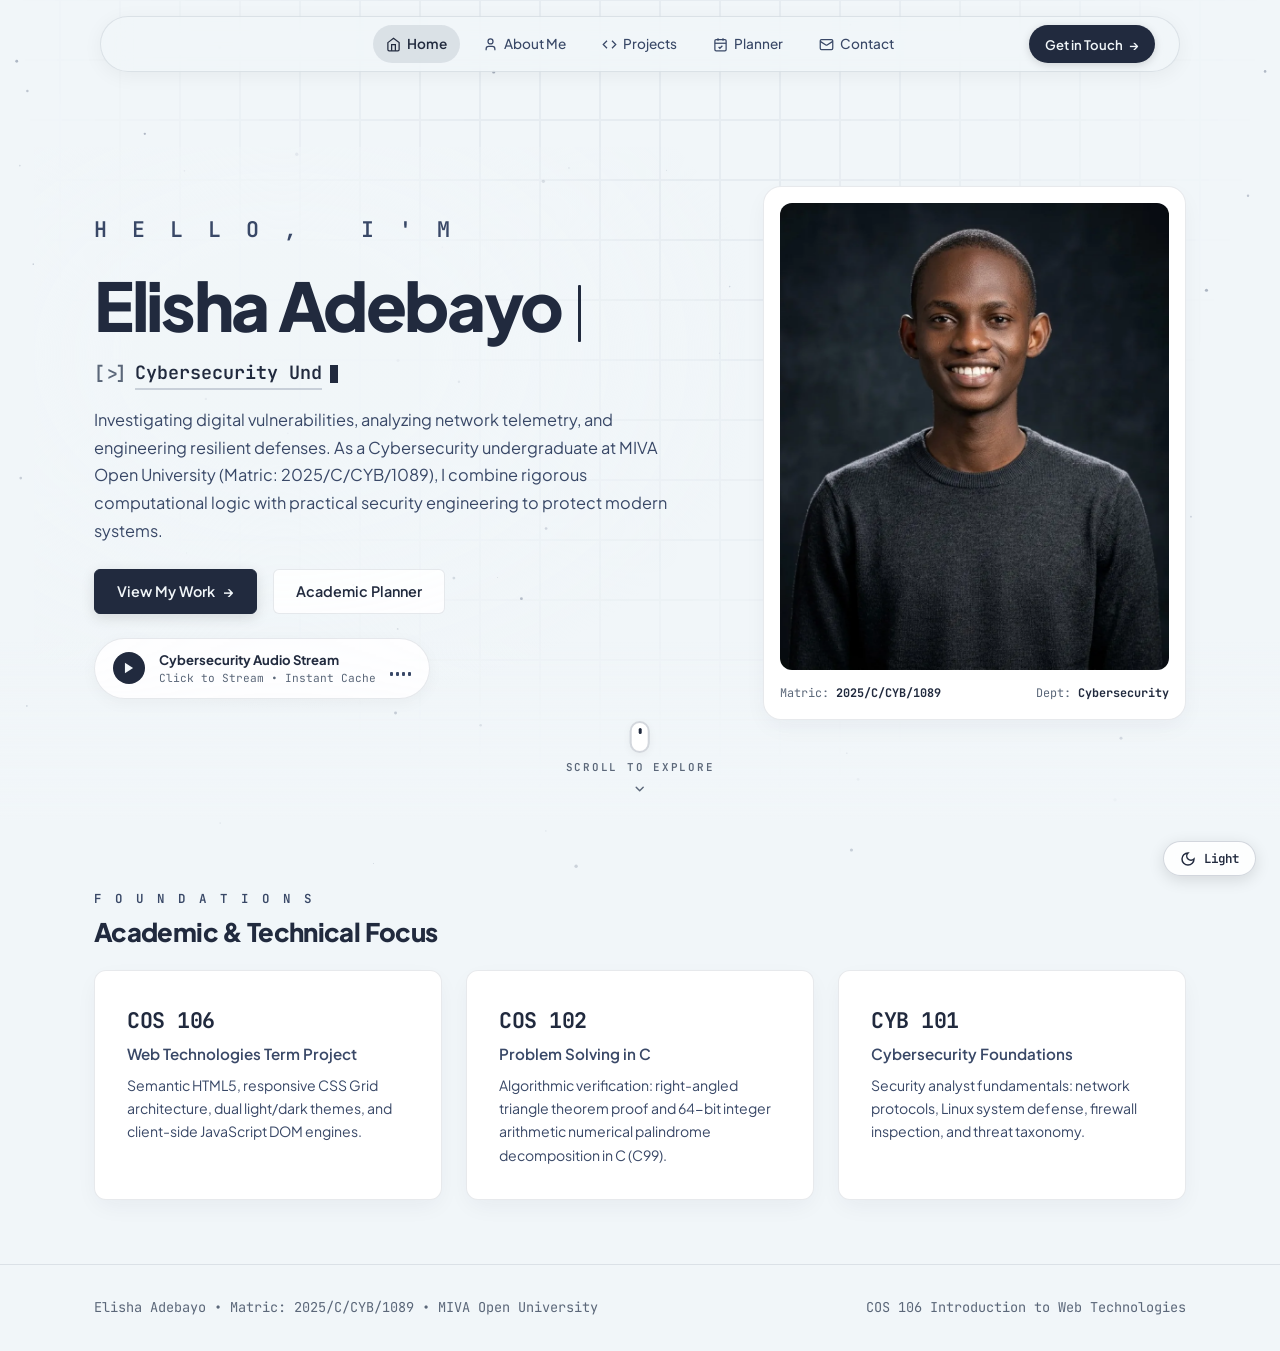
==== commit accfd7ad: "fix: standardize name order to Elisha Adebayo, enforce WebP image fallbacks, clean unused assets, an" ====
--- a/index.html
+++ b/index.html
@@ -4,13 +4,13 @@
   <meta charset="UTF-8" />
   <meta name="viewport" content="width=device-width, initial-scale=1.0" />
   <script>/* apply saved theme before first paint */try{if(localStorage.getItem('elisha_portfolio_theme')==='dark'){var h=document.documentElement;h.setAttribute('data-theme','dark');h.classList.add('dark');}}catch(e){}</script>
-  <meta name="description" content="Adebayo Elisha - Cybersecurity Student Portfolio & Academic Hub at MIVA Open University." />
-  <title>Adebayo Elisha | Cybersecurity Portfolio</title>
-  <link rel="icon" type="image/svg+xml" href="favicon.svg?v=6.1" />
+  <meta name="description" content="Elisha Adebayo - Cybersecurity Student Portfolio & Academic Hub at MIVA Open University." />
+  <title>Elisha Adebayo | Cybersecurity Portfolio</title>
+  <link rel="icon" type="image/svg+xml" href="favicon.svg?v=6.2" />
     <link rel="preconnect" href="https://fonts.googleapis.com" />
   <link rel="preconnect" href="https://fonts.gstatic.com" crossorigin />
   <link rel="stylesheet" href="https://fonts.googleapis.com/css2?family=JetBrains+Mono:wght@400;500;600&family=Plus+Jakarta+Sans:wght@300;400;500;600;700;800&display=swap" />
-  <link rel="stylesheet" href="css/style.css?v=6.1" />
+  <link rel="stylesheet" href="css/style.css?v=6.2" />
 </head>
 <body>
 
@@ -40,7 +40,7 @@
   <header class="site-header">
     <div class="nav-shell">
       <div class="nav-spacer-left">
-        <a href="index.html" class="nav-brand-title">Adebayo Elisha</a>
+        <a href="index.html" class="nav-brand-title">Elisha Adebayo</a>
         <a href="index.html" class="nav-mobile-home-pill" aria-label="Home">
           <svg xmlns="http://www.w3.org/2000/svg" viewBox="0 0 24 24" fill="none" stroke="currentColor" width="14" height="14"><path d="m3 9 9-7 9 7v11a2 2 0 0 1-2 2H5a2 2 0 0 1-2-2z"/><polyline points="9 22 9 12 15 12 15 22"/></svg>
           <span>Home</span>
@@ -167,8 +167,8 @@
             </div>
 
             <!-- Integrated Custom Audio Note Pill (Equalizer Visualizer) -->
-            <div class="audio-pill" role="region" aria-label="Audio Note" title="Click to play p(doom) track">
-              <button type="button" id="audioPlayBtn" class="audio-play-trigger" aria-label="Play p(doom) track">
+            <div class="audio-pill" role="region" aria-label="Audio Atmosphere" title="Click to stream cybersecurity ambient track">
+              <button type="button" id="audioPlayBtn" class="audio-play-trigger" aria-label="Play cybersecurity ambient track">
                 <!-- Play Icon -->
                 <svg id="audioPlayIcon" viewBox="0 0 24 24"><polygon points="5 3 19 12 5 21 5 3"/></svg>
                 <!-- Pause Icon -->
@@ -176,7 +176,7 @@
               </button>
 
               <div class="audio-info-col">
-                <span class="audio-label">p(doom) Audio Track</span>
+                <span class="audio-label">Cybersecurity Audio Stream</span>
                 <span id="audioStatusText" class="audio-sub">Click to Stream &bull; Instant Cache</span>
               </div>
 
@@ -208,7 +208,7 @@
               <div class="portrait-img-box">
                 <picture>
                   <source srcset="images/elisha.webp" type="image/webp" />
-                  <img src="images/elisha.jpg" alt="Adebayo Elisha - Cybersecurity Student at MIVA Open University" width="400" height="480" fetchpriority="high" />
+                  <img src="images/elisha.webp" alt="Elisha Adebayo - Cybersecurity Student at MIVA Open University" width="400" height="480" fetchpriority="high" />
                 </picture>
               </div>
               <div class="portrait-footer-bar">
@@ -276,7 +276,7 @@
   <footer class="site-footer">
     <div class="container">
       <div class="footer-row">
-        <span class="footer-meta">Adebayo Elisha &bull; Matric: 2025/C/CYB/1089 &bull; MIVA Open University</span>
+        <span class="footer-meta">Elisha Adebayo &bull; Matric: 2025/C/CYB/1089 &bull; MIVA Open University</span>
         <span class="footer-meta">COS 106 Introduction to Web Technologies</span>
       </div>
     </div>
@@ -290,6 +290,6 @@
   </button>
 
   <!-- EFFECTS & INTERACTION ENGINE -->
-  <script src="js/effects.js?v=6.1"></script>
+  <script src="js/effects.js?v=6.2"></script>
 </body>
 </html>
--- a/css/style.css
+++ b/css/style.css
@@ -46,7 +46,7 @@
   /* Status Colors */
   --status-high: #B91C1C;
   --status-high-bg: rgba(220, 38, 38, 0.1);
-  --status-med: #B45309;
+  --status-med: #92400E;
   --status-med-bg: rgba(217, 119, 6, 0.1);
   --status-low: #047857;
   --status-low-bg: rgba(4, 120, 87, 0.08);
@@ -1774,22 +1774,29 @@
 }
 
 .date-preset-chips {
-  display: flex;
+  display: grid;
+  grid-template-columns: repeat(4, 1fr);
   gap: 6px;
-  flex-wrap: wrap;
   min-height: 28px;
   align-items: center;
 }
 
 .date-chip-btn {
+  width: 100%;
+  height: 28px;
+  box-sizing: border-box;
+  display: flex;
+  align-items: center;
+  justify-content: center;
   background: var(--bg-canvas);
   border: 1px solid var(--border-subtle);
   color: var(--text-secondary);
   font-size: 0.72rem;
   font-family: var(--font-mono);
-  padding: 3px 8px;
+  padding: 0 4px;
   border-radius: var(--radius-pill);
   cursor: pointer;
+  white-space: nowrap;
   transition: all 0.2s ease;
 }
 
@@ -1800,7 +1807,7 @@
   border-color: var(--border-medium);
 }
 
-/* Tactile 3-Way Segmented Control (Height: 42px) */
+/* Tactile 3-Way Segmented Control (Height: 44px) */
 .priority-segmented-control {
   display: grid;
   grid-template-columns: repeat(3, 1fr);
@@ -1809,25 +1816,29 @@
   padding: 3px;
   border-radius: var(--radius-md);
   border: 1px solid var(--border-subtle);
-  height: 42px;
+  height: 44px;
   box-sizing: border-box;
-  align-items: center;
+  align-items: stretch;
+  overflow: hidden;
 }
 
 .priority-segment-btn {
   height: 100%;
+  width: 100%;
+  box-sizing: border-box;
   display: flex;
   align-items: center;
   justify-content: center;
   background: transparent;
-  border: none;
-  font-size: 0.8rem;
+  border: 1px solid transparent;
+  font-size: 0.82rem;
   font-weight: 600;
   border-radius: var(--radius-sm);
   cursor: pointer;
   color: var(--text-muted);
   font-family: var(--font-mono);
   transition: all 0.2s ease;
+  min-height: 0 !important;
 }
 
 .priority-segment-btn:hover {
@@ -3537,11 +3548,11 @@
   }
 }
 
-/* Touch & Mobile Tap Target Enforcement (Min 44px) */
+/* Touch & Mobile Tap Target Enforcement */
 @media (hover: none) {
   .date-chip-btn {
-    min-height: 44px;
-    padding: 10px 16px;
+    min-height: 28px;
+    padding: 0 4px;
   }
 
   .filter-pill-btn {
@@ -3550,7 +3561,7 @@
   }
 
   .priority-segment-btn {
-    min-height: 46px;
+    min-height: 0 !important;
   }
 
   .btn-trash {
